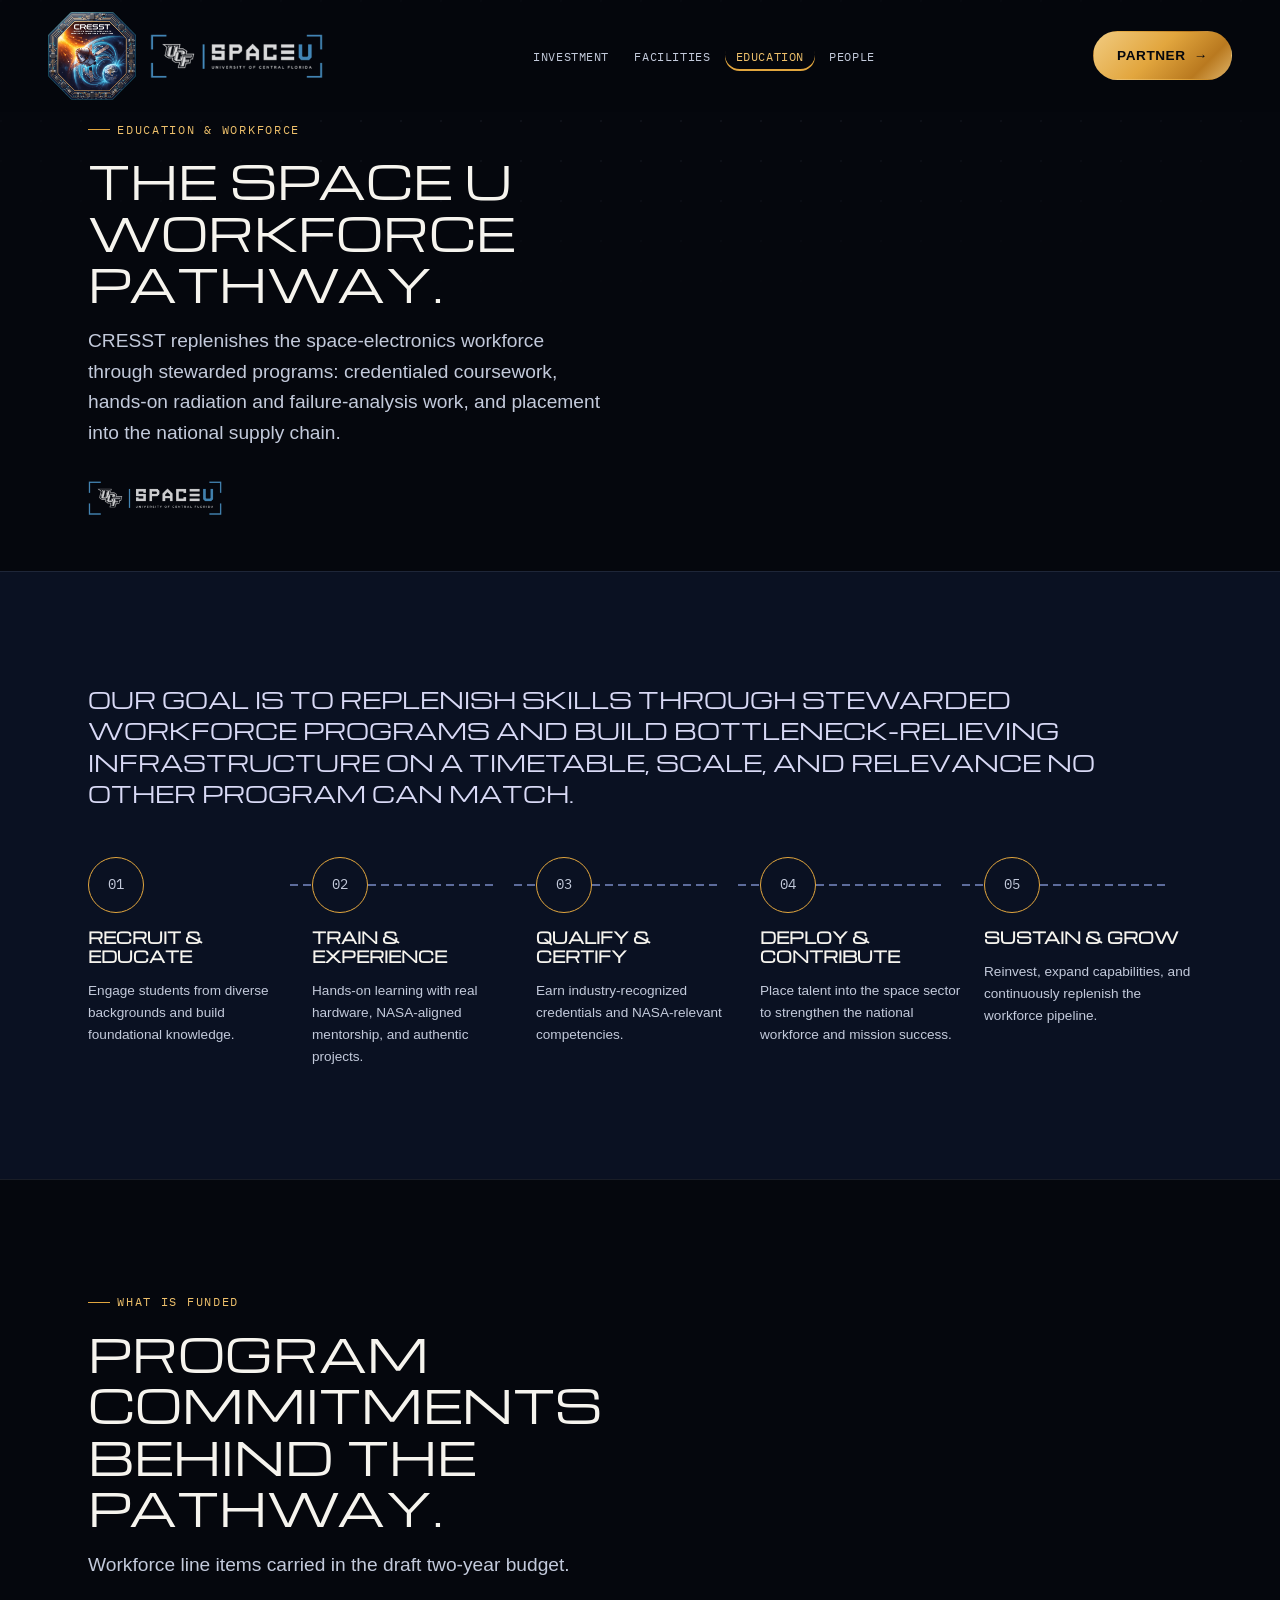
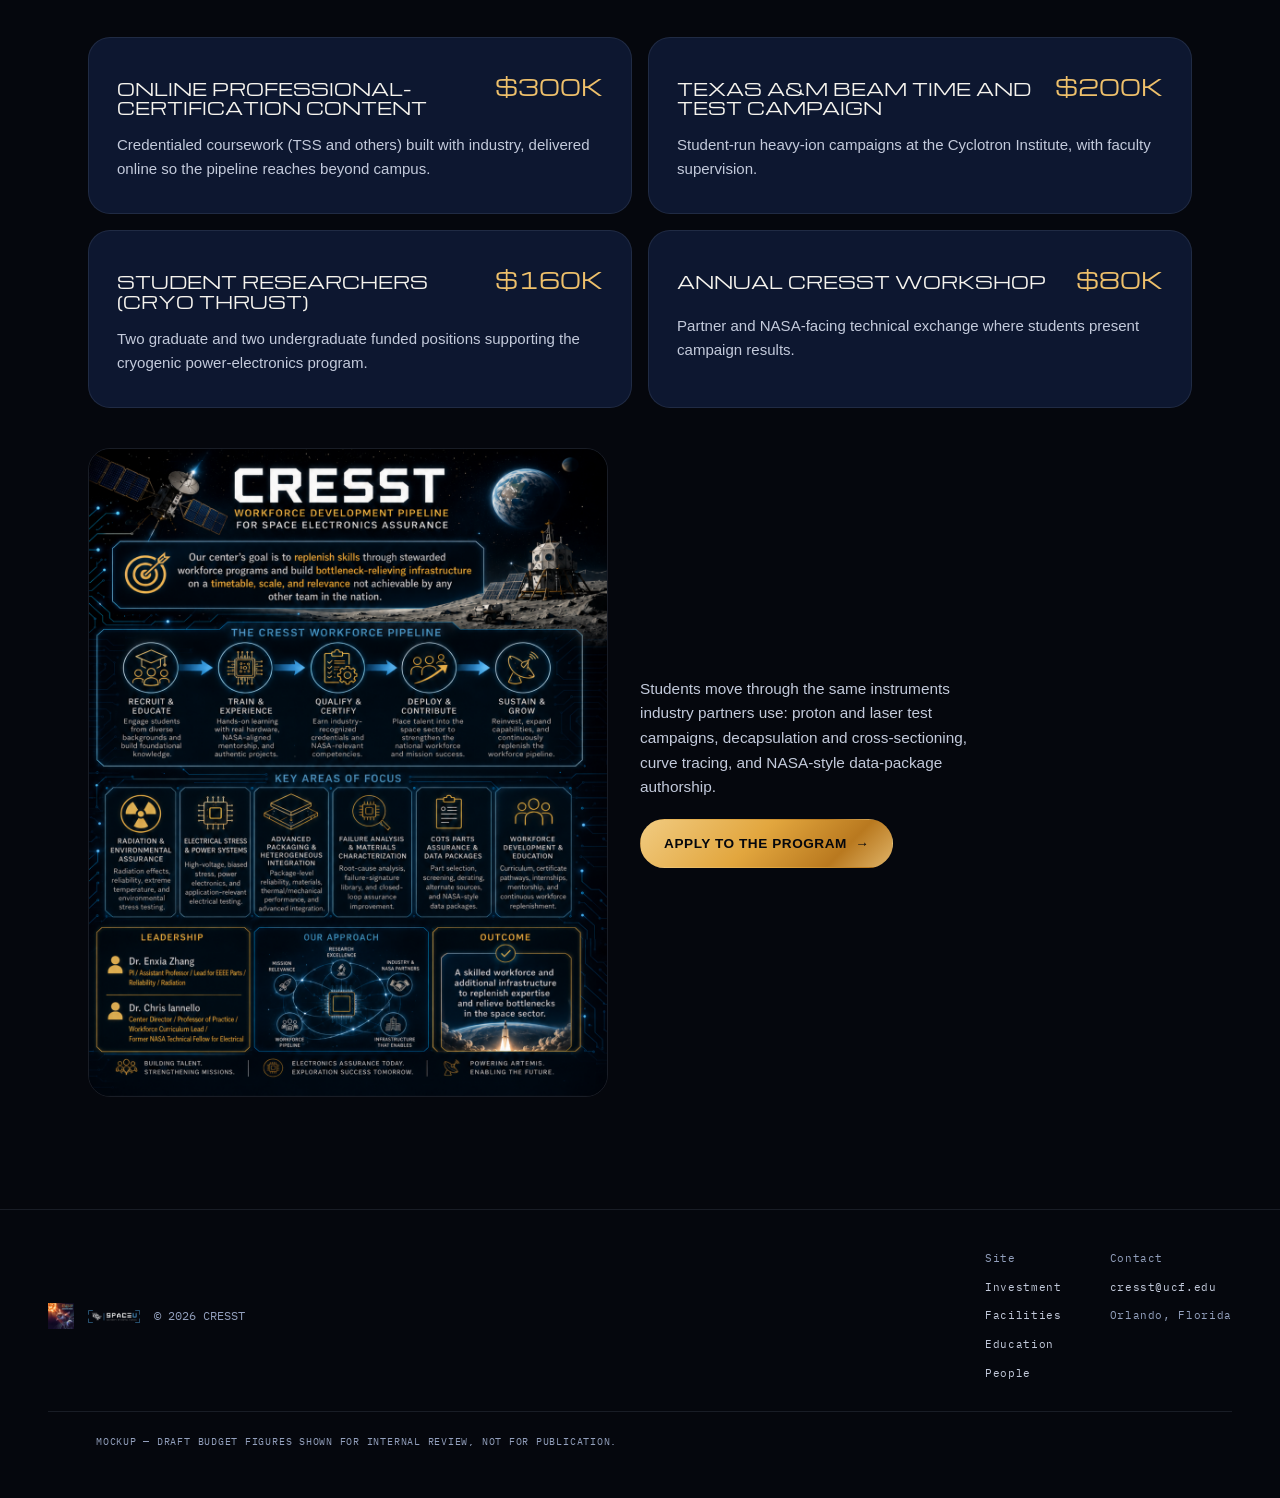
==== education.html @ c6e3acf9 "Ship Rev 2 site revision: core-launch budget, org chart, clean nav lockup Reworks the Investment pag" ====
<!DOCTYPE html>
<html lang="en">
<head>
<meta charset="UTF-8" />
<meta name="viewport" content="width=device-width, initial-scale=1.0" />
<title>Education &amp; Workforce — CRESST | UCF</title>
<meta name="description" content="The Space U workforce pathway — how CRESST recruits, trains, qualifies, and deploys the space-electronics workforce." />
<link rel="icon" href="assets/img/cresst-favicon.png" />
<link rel="preconnect" href="https://fonts.googleapis.com" />
<link rel="preconnect" href="https://fonts.gstatic.com" crossorigin />
<link href="https://fonts.googleapis.com/css2?family=Michroma&family=IBM+Plex+Mono:wght@400;500;600&display=swap" rel="stylesheet" />
<link href="https://api.fontshare.com/v2/css?f[]=eudoxus-sans@400,500,600,700&display=swap" rel="stylesheet" />
<link rel="stylesheet" href="css/style.css" />
</head>
<body>

<nav class="nav" id="nav">
  <a href="index.html" class="nav-brand">
    <img class="nav-patch-logo" src="assets/img/cresst-patch-2026.png" alt="CRESST mission patch logo" />
    <img class="nav-wordmark" src="assets/img/spaceu-wordmark.png" alt="Space U" />
  </a>
  <ul class="nav-links">
    <li><a href="investment.html">Investment</a></li>
    <li><a href="facilities.html">Facilities</a></li>
    <li><a href="education.html" class="active">Education</a></li>
    <li><a href="people.html">People</a></li>
  </ul>
  <a href="partner.html" class="btn btn-primary nav-cta">Partner <span class="btn-arrow">&rarr;</span></a>
  <button class="nav-toggle" id="navToggle" aria-label="Open menu" aria-expanded="false">
    <svg width="18" height="14" viewBox="0 0 18 14" fill="none" xmlns="http://www.w3.org/2000/svg">
      <path d="M0 1H18" stroke="currentColor" stroke-width="1.5"/>
      <path d="M0 7H18" stroke="currentColor" stroke-width="1.5"/>
      <path d="M0 13H18" stroke="currentColor" stroke-width="1.5"/>
    </svg>
  </button>
</nav>

<div class="mobile-menu" id="mobileMenu">
  <a href="investment.html">Investment</a>
  <a href="facilities.html">Facilities</a>
  <a href="education.html">Education</a>
  <a href="people.html">People</a>
  <a href="partner.html">Partner With CRESST</a>
</div>

<header class="page-header grid-bg">
  <div class="container">
    <div class="section-head reveal" style="margin-bottom:0;">
      <p class="eyebrow">Education &amp; Workforce</p>
      <h1 style="font-size:var(--text-display-lg,clamp(1.8rem,3.6vw,2.8rem));">The Space U workforce pathway.</h1>
      <p class="lede">CRESST replenishes the space-electronics workforce through stewarded programs: credentialed coursework, hands-on radiation and failure-analysis work, and placement into the national supply chain.</p>
    </div>
    <img src="assets/img/spaceu-wordmark.png" alt="Space U" style="height:34px;width:auto;align-self:flex-start;opacity:.8;mix-blend-mode:screen;" class="reveal" />
  </div>
</header>

<section class="section pipeline reveal" style="background:var(--navy-900);">
  <div class="container">
    <p class="pipeline-lede">Our goal is to replenish skills through stewarded workforce programs and build bottleneck-relieving infrastructure on a timetable, scale, and relevance no other program can match.</p>
    <div class="pipeline-track">
      <div class="pipeline-node">
        <span class="node-circle">01</span>
        <strong>Recruit &amp; Educate</strong>
        <span>Engage students from diverse backgrounds and build foundational knowledge.</span>
      </div>
      <div class="pipeline-node">
        <span class="node-circle">02</span>
        <strong>Train &amp; Experience</strong>
        <span>Hands-on learning with real hardware, NASA-aligned mentorship, and authentic projects.</span>
      </div>
      <div class="pipeline-node">
        <span class="node-circle">03</span>
        <strong>Qualify &amp; Certify</strong>
        <span>Earn industry-recognized credentials and NASA-relevant competencies.</span>
      </div>
      <div class="pipeline-node">
        <span class="node-circle">04</span>
        <strong>Deploy &amp; Contribute</strong>
        <span>Place talent into the space sector to strengthen the national workforce and mission success.</span>
      </div>
      <div class="pipeline-node">
        <span class="node-circle">05</span>
        <strong>Sustain &amp; Grow</strong>
        <span>Reinvest, expand capabilities, and continuously replenish the workforce pipeline.</span>
      </div>
    </div>
  </div>
</section>

<section class="section reveal">
  <div class="container">
    <div class="section-head">
      <p class="eyebrow">What Is Funded</p>
      <h2>Program commitments behind the pathway.</h2>
      <p class="lede">Workforce line items carried in the draft two-year budget.</p>
    </div>
    <div class="teaser-grid" style="display:grid;grid-template-columns:repeat(2,minmax(0,1fr));gap:1rem;">
      <div class="focus-card" style="justify-content:flex-start;">
        <div style="display:flex;justify-content:space-between;align-items:baseline;gap:1rem;">
          <h3 style="max-width:26ch;">Online professional-certification content</h3>
          <span style="font-family:var(--font-display);font-size:1.35rem;color:var(--gold-400);white-space:nowrap;">$300K</span>
        </div>
        <p>Credentialed coursework (TSS and others) built with industry, delivered online so the pipeline reaches beyond campus.</p>
      </div>
      <div class="focus-card" style="justify-content:flex-start;">
        <div style="display:flex;justify-content:space-between;align-items:baseline;gap:1rem;">
          <h3 style="max-width:26ch;">Texas A&amp;M beam time and test campaign</h3>
          <span style="font-family:var(--font-display);font-size:1.35rem;color:var(--gold-400);white-space:nowrap;">$200K</span>
        </div>
        <p>Student-run heavy-ion campaigns at the Cyclotron Institute, with faculty supervision.</p>
      </div>
      <div class="focus-card" style="justify-content:flex-start;">
        <div style="display:flex;justify-content:space-between;align-items:baseline;gap:1rem;">
          <h3 style="max-width:26ch;">Student researchers (cryo thrust)</h3>
          <span style="font-family:var(--font-display);font-size:1.35rem;color:var(--gold-400);white-space:nowrap;">$160K</span>
        </div>
        <p>Two graduate and two undergraduate funded positions supporting the cryogenic power-electronics program.</p>
      </div>
      <div class="focus-card" style="justify-content:flex-start;">
        <div style="display:flex;justify-content:space-between;align-items:baseline;gap:1rem;">
          <h3 style="max-width:26ch;">Annual CRESST workshop</h3>
          <span style="font-family:var(--font-display);font-size:1.35rem;color:var(--gold-400);white-space:nowrap;">$80K</span>
        </div>
        <p>Partner and NASA-facing technical exchange where students present campaign results.</p>
      </div>
    </div>
    <div style="margin-top:2.5rem;display:flex;gap:2rem;align-items:center;flex-wrap:wrap;">
      <img src="assets/img/mstar-workforce-infographic.png" alt="M-STAR workforce pipeline infographic" style="width:min(520px,100%);border-radius:var(--radius-card);border:1px solid var(--line-soft);" />
      <div style="display:flex;flex-direction:column;gap:1.2rem;max-width:38ch;">
        <p style="color:var(--paper-300);font-size:.96rem;">Students move through the same instruments industry partners use: proton and laser test campaigns, decapsulation and cross-sectioning, curve tracing, and NASA-style data-package authorship.</p>
        <div>
          <a href="mailto:cresst@ucf.edu" class="btn btn-primary">Apply To The Program <span class="btn-arrow">&rarr;</span></a>
        </div>
      </div>
    </div>
  </div>
</section>

<footer>
  <div class="footer-inner">
    <div class="footer-brand">
      <img class="footer-logo" src="assets/img/cresst-favicon.png" alt="CRESST logo" />
      <img class="footer-wordmark" src="assets/img/spaceu-wordmark.png" alt="Space U" />
      <span>&copy; 2026 CRESST</span>
    </div>
    <div class="footer-cols">
      <div class="footer-col">
        <span class="footer-col-label">Site</span>
        <a href="investment.html">Investment</a>
        <a href="facilities.html">Facilities</a>
        <a href="education.html">Education</a>
        <a href="people.html">People</a>
      </div>
      <div class="footer-col">
        <span class="footer-col-label">Contact</span>
        <a href="mailto:cresst@ucf.edu">cresst@ucf.edu</a>
        <span>Orlando, Florida</span>
      </div>
    </div>
  </div>
  <div class="footer-bottom">
    <p class="footer-disclaimer">MOCKUP — DRAFT BUDGET FIGURES SHOWN FOR INTERNAL REVIEW, NOT FOR PUBLICATION.</p>
  </div>
</footer>

<script src="js/script.js"></script>
</body>
</html>
---- css/style.css ----
/* ===========================================================
   CRESST — Center for Reliability Evaluation of Space and
   Semiconductor Technologies. UCF / Space U.
   Visual language inspired by ETH Zurich | Space (space.ethz.ch):
   soft pill geometry, atmospheric gradients, Michroma + Eudoxus Sans.
   =========================================================== */

:root {
  --navy-950: #05070d;
  --navy-900: #0a1122;
  --navy-850: #0d1730;
  --navy-800: #101c38;
  --navy-700: #172b4d;
  --navy-600: #223e6b;

  --gold-500: #e2a63e;
  --gold-400: #eec06b;
  --gold-300: #f4d38f;

  --sky-200: #c2ddff;
  --sky-300: #bfe1fa;
  --indigo-400: #5d6c9c;
  --indigo-500: #5b6eab;
  --periwinkle: #d9daf6;

  --paper-050: #f6f4ee;
  --paper-100: #e9ebf1;
  --paper-300: #c3cadb;
  --paper-400: #93a0bd;
  --paper-600: #5f6c8a;

  --line: rgba(226, 166, 62, 0.16);
  --line-soft: rgba(147, 160, 189, 0.14);
  --glass: rgba(255, 255, 255, 0.04);

  --font-display: "Michroma", "Arial Narrow", sans-serif;
  --font-body: "Eudoxus Sans", "IBM Plex Sans", "Segoe UI", sans-serif;
  --font-mono: "IBM Plex Mono", "Consolas", monospace;

  --radius-pill: 100px;
  --radius-card: 22px;

  --container: 1200px;
  --gutter: clamp(1.25rem, 4vw, 3rem);
}

*,
*::before,
*::after {
  box-sizing: border-box;
}

html {
  scroll-behavior: smooth;
}

@media (prefers-reduced-motion: reduce) {
  html {
    scroll-behavior: auto;
  }
  *,
  *::before,
  *::after {
    animation-duration: 0.001ms !important;
    animation-iteration-count: 1 !important;
    transition-duration: 0.001ms !important;
    scroll-behavior: auto !important;
  }
}

body {
  margin: 0;
  background: var(--navy-950);
  color: var(--paper-100);
  font-family: var(--font-body);
  font-size: 16px;
  line-height: 1.6;
  -webkit-font-smoothing: antialiased;
  overflow-x: hidden;
}

img {
  max-width: 100%;
  display: block;
}

a {
  color: inherit;
}

:focus-visible {
  outline: 2px solid var(--sky-200);
  outline-offset: 3px;
}

.container {
  max-width: var(--container);
  margin: 0 auto;
  padding-inline: var(--gutter);
}

.grid-bg {
  position: relative;
}
.grid-bg::before {
  content: "";
  position: absolute;
  inset: 0;
  background-image: radial-gradient(circle at 1px 1px, var(--line-soft) 1px, transparent 1px);
  background-size: 40px 40px;
  mask-image: radial-gradient(ellipse 80% 60% at 50% 0%, black 40%, transparent 90%);
  pointer-events: none;
  opacity: 0.5;
}

.eyebrow {
  font-family: var(--font-mono);
  font-size: 0.76rem;
  letter-spacing: 0.14em;
  text-transform: uppercase;
  color: var(--gold-400);
  display: inline-flex;
  align-items: center;
  gap: 0.6em;
}
.eyebrow::before {
  content: "";
  width: 22px;
  height: 1px;
  background: var(--gold-500);
  display: inline-block;
}

h1,
h2,
h3 {
  font-family: var(--font-display);
  font-weight: 500;
  line-height: 1.15;
  margin: 0;
  color: var(--paper-050);
  text-transform: uppercase;
}

h2 {
  font-size: clamp(1.8rem, 3.6vw, 2.8rem);
}

h3 {
  font-size: clamp(1.05rem, 1.6vw, 1.3rem);
}

p {
  margin: 0;
}

.lede {
  font-size: clamp(1.05rem, 1.6vw, 1.2rem);
  color: var(--paper-300);
  max-width: 48ch;
}

.section {
  padding-block: clamp(4rem, 9vw, 7rem);
  border-top: 1px solid var(--line-soft);
  position: relative;
}

.section-head {
  display: flex;
  flex-direction: column;
  gap: 1rem;
  margin-bottom: clamp(2.5rem, 5vw, 3.5rem);
  max-width: 64ch;
}

/* ---------- buttons: soft pill geometry ---------- */
.btn {
  font-family: var(--font-body);
  font-weight: 500;
  font-size: 0.85rem;
  letter-spacing: 0.04em;
  text-transform: uppercase;
  text-decoration: none;
  display: inline-flex;
  align-items: center;
  gap: 0.6em;
  padding: 0.95em 1.7em;
  border-radius: var(--radius-pill);
  border: 1px solid transparent;
  transition: transform 0.15s ease, filter 0.2s ease, border-color 0.2s ease, color 0.2s ease;
  cursor: pointer;
}
.btn:hover {
  transform: translateY(-1px);
  filter: brightness(1.08);
}
.btn-primary {
  background: linear-gradient(135deg, var(--gold-300) -10%, var(--gold-500) 45%, #b9791f 78%, var(--gold-300) 112%);
  color: var(--navy-950);
  font-weight: 600;
}
.btn-ghost {
  border-color: var(--paper-400);
  color: var(--paper-100);
}
.btn-ghost:hover {
  border-color: var(--sky-200);
  color: var(--sky-200);
}
.btn-arrow {
  transition: transform 0.15s ease;
}
.btn:hover .btn-arrow {
  transform: translateX(3px);
}

/* ---------- nav ---------- */
.nav {
  position: fixed;
  inset-inline: 0;
  top: 0;
  z-index: 100;
  padding: 0.5rem var(--gutter);
  min-height: 112px;
  display: flex;
  flex-wrap: wrap;
  align-items: center;
  justify-content: space-between;
  background: rgba(5, 7, 13, 0.5);
  backdrop-filter: blur(12px);
  border-bottom: 1px solid transparent;
  transition: border-color 0.3s ease, background 0.3s ease;
}
.nav.is-scrolled {
  border-bottom-color: var(--line-soft);
  background: rgba(5, 7, 13, 0.86);
}
.nav-brand {
  display: flex;
  align-items: center;
  gap: 0.85rem;
  text-decoration: none;
}
.nav-brand img.nav-patch-logo {
  height: 88px;
  width: auto;
}
.nav-brand img.nav-wordmark {
  height: 44px;
  width: auto;
  opacity: 0.85;
  mix-blend-mode: screen;
}
.nav-links {
  display: flex;
  align-items: center;
  gap: 0.25rem;
  min-width: 0;
  flex-wrap: wrap;
  list-style: none;
  margin: 0;
  padding: 0;
}
.nav-links a {
  font-family: var(--font-mono);
  font-size: 0.74rem;
  letter-spacing: 0.05em;
  text-transform: uppercase;
  text-decoration: none;
  color: var(--paper-300);
  padding: 0.6em 0.9em;
  border-radius: var(--radius-pill);
  transition: color 0.2s ease, background 0.2s ease;
}
.nav-links a:hover {
  color: var(--paper-050);
  background: var(--glass);
}
.nav-links a.active {
  color: var(--gold-400);
  box-shadow: inset 0 -2px 0 var(--gold-500);
}
.nav-links a.active:hover {
  background: transparent;
}
.nav-cta {
  display: inline-flex;
  margin-left: 0.5rem;
}
.nav-toggle {
  display: none;
  background: none;
  border: 1px solid var(--paper-400);
  color: var(--paper-100);
  width: 44px;
  height: 44px;
  border-radius: var(--radius-pill);
  align-items: center;
  justify-content: center;
}

/* ---------- hero ---------- */
.hero {
  position: relative;
  min-height: 100vh;
  display: flex;
  align-items: flex-end;
  padding-top: 6rem;
  overflow: hidden;
}
.hero-media {
  position: absolute;
  inset: 0;
  z-index: 0;
}
.hero-media img,
.hero-media video {
  position: absolute;
  inset: 0;
  width: 100%;
  height: 100%;
  object-fit: cover;
  object-position: 68% 38%;
}
.hero-media img.hero-media-fallback {
  opacity: 0.85;
}
.hero-media video.hero-media-video {
  opacity: 0;
}
.hero-media::after {
  content: "";
  position: absolute;
  inset: 0;
  background: linear-gradient(180deg, rgba(5, 7, 13, 0.72) 0%, rgba(5, 7, 13, 0.35) 40%, rgba(5, 7, 13, 0.95) 100%),
    linear-gradient(90deg, rgba(5, 7, 13, 0.92) 0%, rgba(5, 7, 13, 0.25) 65%, transparent 100%);
}
.hero-inner {
  position: relative;
  z-index: 1;
  width: 100%;
  padding-bottom: clamp(2.5rem, 5vw, 4.5rem);
}
.hero-eyebrow {
  margin-bottom: 1.4rem;
}
.hero-kicker {
  font-family: var(--font-body);
  color: var(--paper-050);
  font-size: clamp(1.25rem, 2.4vw, 1.7rem);
  margin-bottom: 1rem;
}
.hero h1 {
  font-size: clamp(1.8rem, 4.6vw, 3.5rem);
  max-width: 18ch;
  line-height: 1.1;
}
.hero-sub {
  margin-top: 1.6rem;
  max-width: 54ch;
  font-size: clamp(1.05rem, 1.7vw, 1.25rem);
  color: var(--paper-300);
}
.hero-actions {
  display: flex;
  flex-wrap: wrap;
  gap: 1rem;
  margin-top: 2.4rem;
}

.hero-placard {
  margin-top: clamp(2.5rem, 6vw, 4rem);
  border-top: 1px solid var(--line);
  padding-top: 1.4rem;
  display: grid;
  grid-template-columns: repeat(2, 1fr);
  max-width: 32rem;
  gap: clamp(1.5rem, 4vw, 3.5rem);
}
.placard-item dt {
  font-family: var(--font-mono);
  font-size: 0.68rem;
  letter-spacing: 0.1em;
  text-transform: uppercase;
  color: var(--paper-400);
  margin-bottom: 0.4em;
}
.placard-item dd {
  margin: 0;
  font-family: var(--font-mono);
  font-size: 0.9rem;
  color: var(--gold-300);
  letter-spacing: 0.02em;
}

/* ---------- mission ---------- */
.mission {
  background: var(--navy-900);
}
.mission-grid {
  display: grid;
  grid-template-columns: 1.1fr 1fr;
  gap: clamp(2.5rem, 6vw, 5rem);
  align-items: start;
}
.mission-statement {
  font-family: var(--font-display);
  font-size: clamp(1.4rem, 2.6vw, 2.1rem);
  text-transform: uppercase;
  line-height: 1.25;
  color: var(--paper-050);
  font-weight: 500;
}
.mission-copy {
  display: flex;
  flex-direction: column;
  gap: 1.3rem;
  color: var(--paper-300);
  font-size: 1.02rem;
}
.mission-copy strong {
  color: var(--paper-100);
}
.pillars {
  margin-top: 2rem;
  display: flex;
  flex-wrap: wrap;
  gap: 0.75rem;
}
.pillar-chip {
  font-family: var(--font-mono);
  font-size: 0.74rem;
  letter-spacing: 0.05em;
  text-transform: uppercase;
  color: var(--sky-200);
  border: 1px solid rgba(194, 221, 255, 0.25);
  padding: 0.55em 1em;
  border-radius: var(--radius-pill);
}

/* ---------- focus area cards ---------- */
.focus-grid {
  display: grid;
  grid-template-columns: repeat(3, 1fr);
  gap: 1.25rem;
}
.focus-card {
  background: var(--navy-850);
  border: 1px solid var(--line-soft);
  border-radius: var(--radius-card);
  padding: 2rem 1.75rem;
  display: flex;
  flex-direction: column;
  gap: 1rem;
  transition: border-color 0.2s ease, transform 0.2s ease;
}
.focus-card:hover {
  border-color: rgba(226, 166, 62, 0.35);
  transform: translateY(-2px);
}
.focus-index {
  font-family: var(--font-mono);
  font-size: 0.72rem;
  letter-spacing: 0.08em;
  color: var(--paper-400);
}
.focus-card h3 {
  font-size: 1.05rem;
}
.focus-card p {
  color: var(--paper-300);
  font-size: 0.94rem;
  flex: 1;
}

/* ---------- workforce pipeline (signature element) ---------- */
.pipeline {
  background: var(--navy-950);
}
.pipeline-lede {
  font-family: var(--font-display);
  font-size: clamp(1.1rem, 2vw, 1.4rem);
  text-transform: uppercase;
  color: var(--periwinkle);
  line-height: 1.4;
  max-width: 60ch;
  margin-bottom: 3rem;
}
.pipeline-track {
  display: grid;
  grid-template-columns: repeat(5, 1fr);
  gap: 1rem;
  align-items: start;
}
.pipeline-node {
  display: flex;
  flex-direction: column;
  align-items: flex-start;
  gap: 0.9rem;
  position: relative;
}
.pipeline-node:not(:last-child)::after {
  content: "";
  position: absolute;
  top: 27px;
  left: calc(100% - 0.4rem);
  width: calc(100% - 0.2rem);
  height: 2px;
  background: repeating-linear-gradient(90deg, var(--indigo-400) 0 8px, transparent 8px 13px);
}
.node-circle {
  width: 56px;
  height: 56px;
  border-radius: 50%;
  border: 1.5px solid var(--gold-500);
  display: flex;
  align-items: center;
  justify-content: center;
  font-family: var(--font-mono);
  font-size: 0.85rem;
  color: var(--gold-300);
  background: var(--navy-900);
  flex-shrink: 0;
}
.pipeline-node strong {
  font-family: var(--font-display);
  font-size: 0.92rem;
  text-transform: uppercase;
  color: var(--paper-050);
  line-height: 1.3;
}
.pipeline-node span {
  font-size: 0.85rem;
  color: var(--paper-300);
}

/* ---------- NASA alignment / ecosystem ---------- */
.ecosystem {
  background: var(--navy-900);
}
.eco-grid {
  display: grid;
  grid-template-columns: 1fr 1fr;
  gap: clamp(2.5rem, 6vw, 5rem);
  align-items: center;
}
.eco-media {
  position: relative;
  border-radius: var(--radius-card);
  overflow: hidden;
  border: 1px solid var(--line);
}
.eco-media img {
  width: 100%;
  height: auto;
  aspect-ratio: 16 / 10;
  object-fit: cover;
}
.eco-media figcaption {
  font-family: var(--font-mono);
  font-size: 0.7rem;
  color: var(--paper-400);
  letter-spacing: 0.04em;
  padding: 0.9rem 1rem;
  background: var(--navy-850);
}
.eco-copy {
  display: flex;
  flex-direction: column;
  gap: 1.6rem;
}
.eco-list {
  list-style: none;
  margin: 0;
  padding: 0;
  display: flex;
  flex-direction: column;
  gap: 1.1rem;
}
.eco-list li {
  padding-left: 1.6rem;
  position: relative;
  color: var(--paper-300);
  font-size: 0.98rem;
}
.eco-list li::before {
  content: "";
  position: absolute;
  left: 0;
  top: 0.5em;
  width: 8px;
  height: 8px;
  border-radius: 50%;
  background: var(--gold-500);
}
.eco-list strong {
  color: var(--paper-100);
}

/* ---------- partners ---------- */
.partners-grid {
  display: grid;
  grid-template-columns: repeat(4, 1fr);
  gap: 1rem;
}
.partner-tile {
  background: var(--glass);
  border: 1px solid var(--line-soft);
  border-radius: var(--radius-card);
  padding: 1.5rem;
}
.partner-tile::after {
  content: "";
  display: table;
  clear: both;
}
.partner-logo {
  float: right;
  height: 44px;
  display: flex;
  align-items: center;
  margin-left: 1rem;
  margin-bottom: 0.6rem;
}
.partner-logo.lg {
  height: 66px;
}
.partner-logo img {
  max-height: 100%;
  max-width: 190px;
  width: auto;
  object-fit: contain;
}
.partner-tag {
  font-family: var(--font-mono);
  font-size: 0.65rem;
  letter-spacing: 0.08em;
  text-transform: uppercase;
  color: var(--sky-200);
  display: block;
  margin-bottom: 0.5rem;
}
.partner-tile h3 {
  font-size: 0.95rem;
  text-transform: none;
  font-family: var(--font-body);
  font-weight: 700;
  color: var(--paper-050);
  margin-bottom: 0.5rem;
}
.partner-tile p {
  font-size: 0.86rem;
  color: var(--paper-300);
}

/* ---------- impact stats ---------- */
.impact {
  background: var(--navy-900);
}
.stat-grid {
  display: grid;
  grid-template-columns: repeat(4, 1fr);
  gap: 1.5rem;
}
.stat {
  border-left: 1px solid var(--line);
  padding-left: 1.4rem;
}
.stat-value {
  font-family: var(--font-display);
  font-size: clamp(2.2rem, 4.4vw, 3.4rem);
  color: var(--periwinkle);
  line-height: 1;
}
.stat-label {
  margin-top: 0.6rem;
  font-family: var(--font-mono);
  font-size: 0.8rem;
  color: var(--paper-400);
  max-width: 24ch;
}

/* ---------- leadership ---------- */
.leadership {
  background: var(--navy-950);
}
.lead-grid {
  display: grid;
  grid-template-columns: repeat(3, 1fr);
  gap: clamp(1.25rem, 3vw, 2rem);
}
.lead-card {
  border: 1px solid var(--line-soft);
  border-radius: var(--radius-card);
  padding: 1.75rem;
  background: var(--navy-850);
  display: flex;
  flex-direction: column;
  gap: 1rem;
}
.lead-photo {
  width: 100%;
  aspect-ratio: 4 / 5;
  border-radius: calc(var(--radius-card) - 6px);
  overflow: hidden;
  background: linear-gradient(135deg, var(--indigo-500), var(--navy-700));
  display: flex;
  align-items: center;
  justify-content: center;
}
.lead-photo img {
  width: 100%;
  height: 100%;
  object-fit: cover;
  object-position: top center;
}
.lead-role {
  font-family: var(--font-mono);
  font-size: 0.72rem;
  letter-spacing: 0.06em;
  text-transform: uppercase;
  color: var(--sky-200);
}
.lead-name {
  font-family: var(--font-display);
  font-size: 1.3rem;
  text-transform: uppercase;
  color: var(--paper-050);
}
.lead-card p.lead-bio {
  color: var(--paper-300);
  font-size: 0.92rem;
}

/* ---------- CTA / footer ---------- */
.cta {
  background: var(--navy-950);
  text-align: left;
}
.cta-inner {
  display: flex;
  justify-content: space-between;
  align-items: flex-end;
  gap: 2rem;
  flex-wrap: wrap;
  border: 1px solid var(--line);
  border-radius: var(--radius-card);
  padding: clamp(2rem, 5vw, 3.5rem);
}
.cta h2 {
  max-width: 16ch;
}
.cta-actions {
  display: flex;
  gap: 1rem;
  flex-wrap: wrap;
}

.logo-showcase {
  background: var(--navy-950);
}
.logo-showcase-stack {
  display: flex;
  flex-direction: column;
  align-items: center;
  gap: clamp(4rem, 14vw, 9rem);
  padding-block: clamp(2rem, 6vw, 4rem);
}
.logo-showcase-stack img {
  width: 25vw;
  min-width: 180px;
  max-width: 440px;
  height: auto;
}
/* These two source files have no higher-resolution original available
   (400x400 and 244x62 native) — cap width at native size so they shrink
   on narrow viewports like the rest of the stack but are never upscaled
   past their real resolution, which is what caused the blur. */
.logo-showcase-stack img.showcase-cap-400 {
  width: min(25vw, 400px);
}
.logo-showcase-stack img.showcase-cap-244 {
  width: min(25vw, 244px);
}

footer {
  border-top: 1px solid var(--line-soft);
  padding: 2.5rem var(--gutter) 3rem;
}
.footer-inner {
  max-width: var(--container);
  margin: 0 auto;
  display: flex;
  justify-content: space-between;
  align-items: center;
  flex-wrap: wrap;
  gap: 1.5rem;
}
.footer-brand {
  display: flex;
  align-items: center;
  gap: 0.9rem;
}
.footer-brand img.footer-logo {
  height: 26px;
}
.footer-brand img.footer-wordmark {
  height: 13px;
  opacity: 0.85;
}
.footer-brand span {
  font-family: var(--font-mono);
  font-size: 0.78rem;
  color: var(--paper-400);
}
.footer-institutions {
  font-family: var(--font-mono);
  font-size: 0.76rem;
  color: var(--paper-400);
  letter-spacing: 0.04em;
}
.footer-cols {
  display: flex;
  gap: 3rem;
  flex-wrap: wrap;
}
.footer-col {
  display: flex;
  flex-direction: column;
  gap: 0.7rem;
}
.footer-col-label {
  font-family: var(--font-mono);
  font-size: 0.6rem;
  letter-spacing: 0.14em;
  color: var(--gold-500);
}
.footer-col a,
.footer-col span {
  font-family: var(--font-mono);
  font-size: 0.68rem;
  letter-spacing: 0.06em;
  color: var(--paper-300);
  text-decoration: none;
}
.footer-col span {
  color: var(--paper-400);
}
.footer-bottom {
  max-width: var(--container);
  margin: 1.8rem auto 0;
  padding: 1.4rem var(--gutter) 0;
  border-top: 1px solid var(--line-soft);
}
.footer-disclaimer {
  font-family: var(--font-mono);
  font-size: 0.6rem;
  letter-spacing: 0.08em;
  color: var(--paper-400);
}

/* ---------- reveal-on-scroll ---------- */
.reveal {
  opacity: 0;
  transform: translateY(18px);
  transition: opacity 0.7s ease, transform 0.7s ease;
}
.reveal.is-visible {
  opacity: 1;
  transform: translateY(0);
}

/* ---------- responsive ---------- */
@media (max-width: 1150px) {
  .nav {
    min-height: 132px;
  }
  .nav-brand {
    order: 1;
  }
  .nav-cta {
    order: 2;
    margin-left: auto;
  }
  .nav-links {
    order: 3;
    flex: 1 1 100%;
    justify-content: center;
    margin-top: 0.5rem;
  }
  .nav-brand img.nav-patch-logo {
    height: 64px;
  }
  .nav-brand img.nav-wordmark {
    height: 30px;
  }
}

@media (max-width: 980px) {
  .nav-links {
    display: none;
  }
  .nav-cta {
    display: none;
  }
  .nav-toggle {
    display: inline-flex;
  }
  .nav-brand {
    gap: 0.5rem;
  }
  .nav-brand img.nav-patch-logo {
    height: 40px;
  }
  .nav-brand img.nav-wordmark {
    height: 20px;
  }
  .mission-grid,
  .eco-grid {
    grid-template-columns: 1fr;
  }
  .focus-grid {
    grid-template-columns: repeat(2, 1fr);
  }
  .pipeline-track {
    grid-template-columns: repeat(2, 1fr);
    row-gap: 2.5rem;
  }
  .pipeline-node::after {
    display: none;
  }
  .partners-grid {
    grid-template-columns: repeat(2, 1fr);
  }
  .stat-grid {
    grid-template-columns: repeat(2, 1fr);
    row-gap: 2rem;
  }
  .lead-grid {
    grid-template-columns: 1fr;
  }
  .hero-placard {
    grid-template-columns: repeat(2, auto);
    row-gap: 1.5rem;
  }
}

@media (max-width: 560px) {
  .focus-grid,
  .partners-grid {
    grid-template-columns: 1fr;
  }
  .cta-inner {
    align-items: flex-start;
  }
}

@media (max-height: 760px) and (min-width: 981px) {
  .hero {
    padding-top: 4.5rem;
  }
  .hero h1 {
    font-size: clamp(1.6rem, 3.8vw, 2.7rem);
  }
  .hero-sub {
    margin-top: 1rem;
  }
  .hero-actions {
    margin-top: 1.6rem;
  }
  .hero-placard {
    margin-top: 1.6rem;
    padding-top: 1rem;
  }
}

/* ---------- mobile menu ---------- */
.mobile-menu {
  position: fixed;
  inset: 0;
  z-index: 99;
  background: var(--navy-950);
  display: flex;
  flex-direction: column;
  justify-content: center;
  align-items: flex-start;
  gap: 2rem;
  padding: var(--gutter);
  transform: translateY(-100%);
  transition: transform 0.35s ease;
}
.mobile-menu.is-open {
  transform: translateY(0);
}
.mobile-menu a {
  font-family: var(--font-display);
  font-size: 1.9rem;
  text-transform: uppercase;
  text-decoration: none;
  color: var(--paper-100);
}

/* ===========================================================
   Site revision additions — Facilities, Education, Partner,
   People, Investment screens. Reuses tokens/classes above.
   =========================================================== */

@keyframes sweep {
  0% {
    transform: translateY(-100%);
  }
  100% {
    transform: translateY(1200%);
  }
}
@keyframes pulseDot {
  0%,
  100% {
    opacity: 0.35;
  }
  50% {
    opacity: 1;
  }
}

/* ---------- sub-page header ---------- */
.page-header {
  padding: clamp(7.5rem, 9vw, 9rem) 0 clamp(2.5rem, 5vw, 3.5rem);
}
.page-header .container {
  display: flex;
  flex-direction: column;
  gap: 2rem;
}

/* ---------- placard strip (reusable) ---------- */
.placard-strip {
  display: flex;
  flex-wrap: wrap;
  gap: 1.5rem 2.5rem;
  border-top: 1px solid var(--line);
  padding-top: 1.4rem;
}

/* ---------- generic bordered data table ---------- */
.data-table {
  border: 1px solid var(--line-soft);
  border-radius: var(--radius-card);
  overflow: hidden;
}
.data-table-head,
.data-table-row {
  display: grid;
  gap: 1rem;
  align-items: center;
}
.data-table-head {
  padding: 0.9rem 1.4rem;
  background: var(--navy-850);
  border-bottom: 1px solid var(--line-soft);
  font-family: var(--font-mono);
  font-size: 0.62rem;
  letter-spacing: 0.11em;
  text-transform: uppercase;
  color: var(--paper-400);
}
.data-table-row {
  padding: 1.1rem 1.4rem;
  border-bottom: 1px solid rgba(147, 160, 189, 0.08);
  text-decoration: none;
  color: inherit;
}
.data-table-row:last-child {
  border-bottom: none;
}
a.data-table-row {
  cursor: pointer;
}
.data-table .cap {
  font-size: 0.92rem;
  color: var(--paper-050);
  font-weight: 500;
}
.data-table .purpose {
  font-size: 0.86rem;
  color: var(--paper-300);
}
.data-table .num {
  font-family: var(--font-mono);
  font-size: 0.82rem;
  color: var(--gold-300);
  text-align: right;
}
.data-table .yr {
  font-family: var(--font-mono);
  font-size: 0.7rem;
  letter-spacing: 0.08em;
  color: var(--sky-200);
  text-align: right;
}
.data-table .dec {
  font-family: var(--font-mono);
  font-size: 0.68rem;
  letter-spacing: 0.06em;
  text-transform: uppercase;
  color: var(--sky-200);
}
.cols-facility {
  grid-template-columns: 2.1fr 3fr 0.9fr 0.9fr;
}
.cols-borrow {
  grid-template-columns: 1.1fr 150px 2.4fr;
}
.total-row {
  background: rgba(226, 166, 62, 0.06);
}

/* ---------- facility blocks ---------- */
.facility-block {
  padding-block: clamp(3rem, 6vw, 4.5rem);
  border-top: 1px solid var(--line-soft);
}
.facility-block.alt {
  background: var(--navy-900);
}
.facility-head {
  display: flex;
  justify-content: space-between;
  align-items: flex-start;
  gap: 2rem;
  flex-wrap: wrap;
  margin-bottom: 2rem;
}
.facility-copy {
  display: flex;
  flex-direction: column;
  gap: 0.9rem;
  max-width: 60ch;
}
.facility-code {
  font-family: var(--font-mono);
  font-size: 0.66rem;
  letter-spacing: 0.12em;
  color: var(--gold-500);
}
.facility-figure {
  text-align: right;
  min-width: 180px;
}
.facility-figure .amt {
  font-family: var(--font-display);
  font-size: 2rem;
  color: var(--periwinkle);
  line-height: 1;
}
.facility-figure .split {
  font-family: var(--font-mono);
  font-size: 0.64rem;
  letter-spacing: 0.1em;
  text-transform: uppercase;
  color: var(--paper-400);
  margin-top: 0.5rem;
}

/* ---------- closed-loop pathway (no connector variant) ---------- */
.pathway-track {
  display: grid;
  grid-template-columns: repeat(auto-fit, minmax(230px, 1fr));
  gap: 2rem 1rem;
  overflow: hidden;
}
.pathway-track .pipeline-node::after {
  display: none;
}
.pathway-note {
  font-family: var(--font-mono);
  font-size: 0.66rem;
  letter-spacing: 0.1em;
  text-transform: uppercase;
  color: var(--gold-500);
  margin-top: 2rem;
}

/* ---------- buy / borrow layout ---------- */
.buy-layout {
  display: grid;
  grid-template-columns: 1fr 1.4fr;
  gap: clamp(2rem, 5vw, 4rem);
  align-items: start;
}
.buy-sticky {
  position: sticky;
  top: 140px;
  display: flex;
  flex-direction: column;
  gap: 1.2rem;
}
.buy-grid {
  display: grid;
  grid-template-columns: repeat(2, minmax(0, 1fr));
  gap: 0.6rem;
}
.buy-chip {
  display: flex;
  gap: 0.9rem;
  align-items: baseline;
  padding: 1rem 1.2rem;
  border: 1px solid var(--line-soft);
  border-radius: 14px;
  background: var(--navy-850);
}
.buy-chip .dot {
  width: 5px;
  height: 5px;
  border-radius: 50%;
  background: var(--gold-500);
  flex-shrink: 0;
}
.buy-chip span.label {
  font-size: 0.9rem;
  color: var(--paper-050);
}

/* ---------- gold chip tone ---------- */
.chip-gold {
  font-family: var(--font-mono);
  font-size: 0.7rem;
  letter-spacing: 0.05em;
  text-transform: uppercase;
  color: var(--gold-300);
  border: 1px solid rgba(226, 166, 62, 0.4);
  background: rgba(226, 166, 62, 0.08);
  padding: 0.55em 1em;
  border-radius: var(--radius-pill);
  display: inline-flex;
  align-items: center;
}

/* ---------- MOU steps ---------- */
.mou-steps {
  display: flex;
  flex-direction: column;
  gap: 1rem;
  margin-top: 0.5rem;
}
.mou-step {
  display: grid;
  grid-template-columns: 56px 1fr;
  gap: 1.2rem;
  align-items: start;
  padding-bottom: 1rem;
  border-bottom: 1px solid rgba(147, 160, 189, 0.1);
}
.mou-step:last-child {
  border-bottom: none;
  padding-bottom: 0;
}
.node-circle.sm {
  width: 52px;
  height: 52px;
  font-size: 0.8rem;
}
.mou-step-body {
  display: flex;
  flex-direction: column;
  gap: 0.4rem;
}
.mou-step-title {
  font-family: var(--font-display);
  font-size: 0.9rem;
  text-transform: uppercase;
  color: var(--paper-050);
}
.mou-step-desc {
  font-size: 0.9rem;
  color: var(--paper-300);
}

/* ---------- inquiry form ---------- */
.inquiry-card {
  border: 1px solid var(--line);
  border-radius: var(--radius-card);
  background: var(--navy-850);
  padding: 1.9rem;
  display: flex;
  flex-direction: column;
  gap: 1.2rem;
  position: sticky;
  top: 140px;
}
.field {
  display: flex;
  flex-direction: column;
  gap: 0.45rem;
}
.field-label {
  font-family: var(--font-mono);
  font-size: 0.62rem;
  letter-spacing: 0.12em;
  text-transform: uppercase;
  color: var(--paper-400);
}
.field input {
  background: var(--navy-950);
  border: 1px solid var(--line-soft);
  border-radius: var(--radius-pill);
  padding: 0.75em 1.1em;
  color: var(--paper-050);
  font-family: var(--font-body);
  font-size: 0.9rem;
  outline: none;
  transition: border-color 0.2s ease;
  width: 100%;
}
.field input:focus {
  border-color: var(--gold-500);
}
.chip-row {
  display: flex;
  flex-wrap: wrap;
  gap: 0.5rem;
}
.chip-toggle {
  font-family: var(--font-mono);
  font-size: 0.66rem;
  letter-spacing: 0.06em;
  text-transform: uppercase;
  padding: 0.5em 0.95em;
  border-radius: var(--radius-pill);
  border: 1px solid rgba(194, 221, 255, 0.25);
  color: var(--sky-200);
  cursor: pointer;
  background: none;
  transition: border-color 0.2s ease, color 0.2s ease, background 0.2s ease;
}
.chip-toggle.is-selected {
  border-color: var(--gold-500);
  color: var(--gold-300);
  background: rgba(226, 166, 62, 0.08);
}
.field-note {
  font-family: var(--font-mono);
  font-size: 0.62rem;
  letter-spacing: 0.06em;
  color: var(--paper-400);
}
.btn-block {
  width: 100%;
  justify-content: center;
}

/* ---------- letters of support ---------- */
.support-grid {
  display: grid;
  grid-template-columns: repeat(auto-fit, minmax(250px, 1fr));
  gap: 1rem;
}
.support-tile {
  border: 1px solid var(--line-soft);
  border-radius: var(--radius-card);
  background: var(--glass);
  padding: 1.3rem;
  display: flex;
  flex-direction: column;
  gap: 1rem;
}
.support-logo {
  position: relative;
  width: 100%;
  height: 74px;
  border-radius: 14px;
  overflow: hidden;
  background: rgba(255, 255, 255, 0.03);
  display: flex;
  align-items: center;
  justify-content: center;
}
.support-logo img {
  max-height: 100%;
  max-width: 100%;
  object-fit: contain;
}
.support-logo .placeholder {
  font-family: var(--font-mono);
  font-size: 0.6rem;
  letter-spacing: 0.08em;
  text-transform: uppercase;
  color: var(--paper-600);
}
.support-tag {
  font-family: var(--font-mono);
  font-size: 0.6rem;
  letter-spacing: 0.1em;
  text-transform: uppercase;
  color: var(--sky-200);
}
.support-org {
  font-size: 0.9rem;
  line-height: 1.35;
  overflow-wrap: anywhere;
  font-family: var(--font-body);
  font-weight: 700;
  color: var(--paper-050);
}
.support-signer {
  font-size: 0.8rem;
  color: var(--paper-300);
  margin-top: auto;
}
.support-title {
  font-family: var(--font-mono);
  font-size: 0.62rem;
  letter-spacing: 0.05em;
  color: var(--paper-400);
}
.support-note {
  font-family: var(--font-mono);
  font-size: 0.62rem;
  letter-spacing: 0.08em;
  color: var(--paper-400);
  margin-top: 1.5rem;
}

/* ---------- people: filters + directory ---------- */
.filter-row {
  display: flex;
  flex-wrap: wrap;
  gap: 0.6rem;
  padding-bottom: 1.6rem;
  border-bottom: 1px solid var(--line-soft);
  margin-bottom: 2rem;
}
.filter-pill {
  cursor: pointer;
  display: inline-flex;
  align-items: center;
  gap: 0.6em;
  font-family: var(--font-mono);
  font-size: 0.68rem;
  letter-spacing: 0.08em;
  text-transform: uppercase;
  padding: 0.6em 1.1em;
  border-radius: var(--radius-pill);
  background: transparent;
  border: 1px solid var(--line-soft);
  color: var(--paper-300);
  transition: border-color 0.2s ease, color 0.2s ease, background 0.2s ease;
}
.filter-pill .count {
  color: var(--paper-400);
}
.filter-pill.is-active {
  background: rgba(226, 166, 62, 0.1);
  border-color: rgba(226, 166, 62, 0.45);
  color: var(--gold-300);
}
.filter-pill.is-active .count {
  color: var(--gold-500);
}
.directory-grid {
  display: grid;
  grid-template-columns: repeat(auto-fit, minmax(250px, 1fr));
  gap: 1rem;
}
.directory-card {
  border: 1px solid var(--line-soft);
  border-radius: var(--radius-card);
  background: var(--navy-850);
  padding: 1.1rem;
  display: flex;
  flex-direction: column;
  gap: 0.85rem;
}
.directory-card.is-hidden {
  display: none;
}
.directory-photo {
  width: 100%;
  aspect-ratio: 4 / 5;
  max-height: 230px;
  border-radius: 14px;
  object-fit: cover;
  object-position: 50% 18%;
  background: linear-gradient(135deg, var(--indigo-500), var(--navy-700));
  display: block;
}
.directory-photo-slot {
  width: 100%;
  aspect-ratio: 4 / 5;
  max-height: 230px;
  border-radius: 14px;
  background: rgba(255, 255, 255, 0.02);
  display: flex;
  align-items: center;
  justify-content: center;
}
.directory-photo-slot span {
  font-family: var(--font-mono);
  font-size: 0.6rem;
  letter-spacing: 0.08em;
  text-transform: uppercase;
  color: var(--paper-600);
}
.directory-open {
  width: 100%;
  aspect-ratio: 4 / 5;
  max-height: 230px;
  border-radius: 14px;
  border: 1px dashed rgba(226, 166, 62, 0.3);
  background: rgba(226, 166, 62, 0.04);
  display: flex;
  align-items: center;
  justify-content: center;
  text-align: center;
  padding: 1rem;
}
.directory-open span {
  font-family: var(--font-mono);
  font-size: 0.6rem;
  letter-spacing: 0.1em;
  text-transform: uppercase;
  color: var(--gold-400);
}
.directory-tag {
  font-family: var(--font-mono);
  font-size: 0.6rem;
  letter-spacing: 0.1em;
  text-transform: uppercase;
  color: var(--sky-200);
}
.directory-name {
  font-size: 0.9rem;
  line-height: 1.35;
  overflow-wrap: anywhere;
  font-family: var(--font-body);
  font-weight: 700;
  color: var(--paper-050);
}
.directory-title {
  font-size: 0.82rem;
  color: var(--paper-300);
}
.directory-org {
  font-family: var(--font-mono);
  font-size: 0.64rem;
  letter-spacing: 0.06em;
  color: var(--paper-400);
  margin-top: auto;
  overflow-wrap: anywhere;
}

/* ---------- home: program investment teaser ---------- */
.investment-teaser {
  background: var(--navy-900);
}
.investment-teaser-head {
  display: flex;
  justify-content: space-between;
  align-items: flex-end;
  gap: 2rem;
  flex-wrap: wrap;
  margin-bottom: 2.5rem;
}
.investment-teaser-figure {
  text-align: right;
}
.investment-teaser-figure .amt {
  font-family: var(--font-display);
  font-size: clamp(2.4rem, 5vw, 3.6rem);
  color: var(--gold-400);
  line-height: 1;
}
.investment-teaser-figure .cap {
  font-family: var(--font-mono);
  font-size: 0.68rem;
  letter-spacing: 0.1em;
  text-transform: uppercase;
  color: var(--paper-400);
  margin-top: 0.5rem;
}
.teaser-grid {
  display: grid;
  grid-template-columns: repeat(2, minmax(0, 1fr));
  gap: 1rem;
}
.teaser-card {
  display: flex;
  flex-direction: column;
  gap: 1rem;
  padding: 1.6rem;
  border: 1px solid var(--line-soft);
  border-radius: var(--radius-card);
  background: var(--navy-850);
  color: inherit;
  text-decoration: none;
  transition: border-color 0.2s ease, transform 0.2s ease;
}
.teaser-card:hover {
  border-color: rgba(226, 166, 62, 0.35);
  transform: translateY(-2px);
}
.teaser-card-top {
  display: flex;
  justify-content: space-between;
  align-items: baseline;
  gap: 1rem;
}
.teaser-card-code {
  font-family: var(--font-mono);
  font-size: 0.66rem;
  letter-spacing: 0.1em;
  color: var(--paper-400);
}
.teaser-card-years {
  font-family: var(--font-mono);
  font-size: 0.66rem;
  letter-spacing: 0.1em;
  color: var(--sky-200);
}
.teaser-card h3 {
  font-size: 1rem;
}
.teaser-card p {
  font-size: 0.9rem;
  color: var(--paper-300);
  flex: 1;
}
.teaser-bar {
  height: 3px;
  background: rgba(147, 160, 189, 0.14);
  border-radius: var(--radius-pill);
  overflow: hidden;
}
.teaser-bar span {
  display: block;
  height: 100%;
  background: linear-gradient(90deg, var(--gold-500), var(--gold-300));
}
.teaser-card-bottom {
  display: flex;
  justify-content: space-between;
  align-items: center;
}
.teaser-card-total {
  font-family: var(--font-display);
  font-size: 1.5rem;
  color: var(--periwinkle);
}
.teaser-card-open {
  font-family: var(--font-mono);
  font-size: 0.66rem;
  letter-spacing: 0.08em;
  color: var(--gold-400);
}
.teaser-footer {
  margin-top: 1.5rem;
  display: flex;
  gap: 1.5rem;
  align-items: center;
  flex-wrap: wrap;
}
.teaser-footer .doc-link {
  font-family: var(--font-mono);
  font-size: 0.7rem;
  letter-spacing: 0.08em;
  text-transform: uppercase;
  color: var(--paper-400);
}

/* ---------- investment page (cinematic) ---------- */
.budget-hero {
  position: relative;
  padding: clamp(7.5rem, 9vw, 9rem) 0 2.5rem;
  overflow: hidden;
}
.budget-hero-bg {
  position: absolute;
  top: 0;
  left: 0;
  right: 0;
  height: 820px;
  overflow: hidden;
  pointer-events: none;
  z-index: 0;
}
.budget-hero-bg img {
  width: 100%;
  height: 100%;
  object-fit: cover;
  opacity: 0.22;
}
.budget-hero-bg .scrim {
  position: absolute;
  inset: 0;
  background: linear-gradient(180deg, rgba(5, 7, 13, 0.55) 0%, rgba(5, 7, 13, 0.82) 55%, var(--navy-950) 100%);
}
.budget-hero-bg .dots {
  position: absolute;
  inset: 0;
  background-image: radial-gradient(circle at 1px 1px, var(--line-soft) 1px, transparent 1px);
  background-size: 40px 40px;
  opacity: 0.45;
}
.budget-hero-bg .sweep {
  position: absolute;
  left: 0;
  right: 0;
  top: 0;
  height: 2px;
  background: linear-gradient(90deg, transparent, rgba(226, 166, 62, 0.55), transparent);
  animation: sweep 9s linear infinite;
}
.budget-hero-inner {
  position: relative;
  z-index: 1;
  display: flex;
  flex-direction: column;
  gap: 2rem;
}
.budget-hero-top {
  display: flex;
  justify-content: space-between;
  align-items: flex-end;
  gap: 2rem;
  flex-wrap: wrap;
}
.budget-hero-copy {
  display: flex;
  flex-direction: column;
  gap: 1.1rem;
  max-width: 56ch;
}
.budget-hero-total {
  text-align: right;
}
.budget-hero-total .label {
  font-family: var(--font-mono);
  font-size: 0.64rem;
  letter-spacing: 0.14em;
  text-transform: uppercase;
  color: var(--gold-500);
  margin-bottom: 0.6rem;
}
.budget-hero-total .amt {
  font-family: var(--font-display);
  font-size: clamp(2.2rem, 4.6vw, 3.4rem);
  color: var(--paper-050);
  line-height: 1;
  letter-spacing: -0.01em;
}
.budget-hero-total .exact {
  font-family: var(--font-mono);
  font-size: 0.72rem;
  color: var(--paper-400);
  margin-top: 0.5rem;
}
.envelope-bar {
  display: flex;
  height: 10px;
  border-radius: var(--radius-pill);
  overflow: hidden;
  border: 1px solid var(--line-soft);
}
.envelope-seg {
  height: 100%;
  transition: width 0.8s ease, background 0.3s ease;
}
.envelope-caption {
  display: flex;
  justify-content: space-between;
  margin-top: 0.7rem;
  font-family: var(--font-mono);
  font-size: 0.6rem;
  letter-spacing: 0.1em;
  color: var(--paper-400);
}
.budget-body {
  position: relative;
  padding: 0 0 clamp(4rem, 8vw, 6rem);
}
.tab-grid {
  display: grid;
  grid-template-columns: repeat(4, minmax(0, 1fr));
  gap: 0.75rem;
}
.tab-card {
  text-align: left;
  cursor: pointer;
  font-family: var(--font-body);
  display: flex;
  flex-direction: column;
  gap: 0.6rem;
  padding: 1.1rem 1.2rem;
  border-radius: var(--radius-card);
  background: rgba(13, 23, 48, 0.6);
  border: 1px solid var(--line-soft);
  transition: border-color 0.2s ease, background 0.2s ease;
}
.tab-card .code {
  font-family: var(--font-mono);
  font-size: 0.6rem;
  letter-spacing: 0.12em;
  color: var(--paper-400);
}
.tab-card .label {
  font-family: var(--font-display);
  font-size: 0.76rem;
  text-transform: uppercase;
  color: var(--paper-300);
  line-height: 1.35;
}
.tab-card .fig {
  font-family: var(--font-mono);
  font-size: 0.9rem;
  color: var(--paper-400);
}
.tab-card.is-active {
  background: rgba(226, 166, 62, 0.08);
  border-color: rgba(226, 166, 62, 0.45);
}
.tab-card.is-active .code {
  color: var(--gold-500);
}
.tab-card.is-active .label {
  color: var(--paper-050);
}
.tab-card.is-active .fig {
  color: var(--gold-300);
}
.budget-shell {
  display: grid;
  grid-template-columns: 300px minmax(0, 1fr);
  gap: clamp(1.5rem, 3vw, 2.5rem);
  align-items: start;
}
.budget-aside {
  border: 1px solid var(--line);
  border-radius: var(--radius-card);
  background: rgba(13, 23, 48, 0.72);
  backdrop-filter: blur(12px);
  padding: 1.6rem;
  display: flex;
  flex-direction: column;
  gap: 1.6rem;
  position: sticky;
  top: 140px;
}
.budget-aside-tag {
  font-family: var(--font-mono);
  font-size: 0.6rem;
  letter-spacing: 0.14em;
  color: var(--gold-500);
  display: flex;
  align-items: center;
  gap: 0.5rem;
}
.budget-aside-tag .dot {
  width: 6px;
  height: 6px;
  border-radius: 50%;
  background: var(--gold-500);
  animation: pulseDot 2.4s ease infinite;
}
.budget-aside h2 {
  font-size: 1.05rem;
  line-height: 1.35;
}
.budget-aside .sub {
  font-size: 0.86rem;
  color: var(--paper-300);
}
.budget-aside .count-label {
  font-family: var(--font-mono);
  font-size: 0.6rem;
  letter-spacing: 0.12em;
  color: var(--paper-400);
}
.budget-aside .count-up {
  font-family: var(--font-display);
  font-size: 2.1rem;
  color: var(--gold-400);
  line-height: 1;
}
.bar-row {
  display: flex;
  flex-direction: column;
  gap: 0.5rem;
}
.bar-row-top {
  display: flex;
  justify-content: space-between;
  font-family: var(--font-mono);
  font-size: 0.68rem;
  color: var(--paper-300);
}
.bar-track {
  height: 6px;
  background: rgba(147, 160, 189, 0.14);
  border-radius: var(--radius-pill);
  overflow: hidden;
}
.bar-fill {
  height: 100%;
  transition: width 0.9s cubic-bezier(0.2, 0.7, 0.2, 1);
}
.bar-fill.gold {
  background: linear-gradient(90deg, var(--gold-500), var(--gold-300));
}
.bar-fill.sky {
  background: linear-gradient(90deg, var(--indigo-500), var(--sky-200));
}
.budget-aside-items {
  border-top: 1px solid var(--line-soft);
  padding-top: 1.2rem;
  display: flex;
  flex-direction: column;
  gap: 0.7rem;
}
.budget-aside-items .lbl {
  font-family: var(--font-mono);
  font-size: 0.6rem;
  letter-spacing: 0.12em;
  color: var(--paper-400);
}
.budget-aside-items .val {
  font-family: var(--font-mono);
  font-size: 1.1rem;
  color: var(--periwinkle);
}
.budget-aside-items a {
  font-family: var(--font-mono);
  font-size: 0.64rem;
  letter-spacing: 0.08em;
  text-transform: uppercase;
  margin-top: 0.4rem;
  display: inline-block;
}
.line-items {
  display: flex;
  flex-direction: column;
  gap: 0.5rem;
}
.line-items-head {
  display: grid;
  grid-template-columns: 44px minmax(0, 1fr) 120px 96px 96px;
  gap: 1rem;
  padding: 0 1.3rem 0.8rem;
  font-family: var(--font-mono);
  font-size: 0.6rem;
  letter-spacing: 0.11em;
  text-transform: uppercase;
  color: var(--paper-400);
  border-bottom: 1px solid var(--line-soft);
}
.line-item {
  display: grid;
  grid-template-columns: 44px minmax(0, 1fr) 120px 96px 96px;
  gap: 1rem;
  padding: 1.05rem 1.3rem;
  border: 1px solid var(--line-soft);
  border-radius: 14px;
  background: rgba(13, 23, 48, 0.5);
  align-items: center;
  transition: border-color 0.2s ease, transform 0.2s ease;
}
.line-item:hover {
  border-color: rgba(226, 166, 62, 0.35);
  transform: translateY(-2px);
}
.line-item .n {
  font-family: var(--font-mono);
  font-size: 0.7rem;
  color: var(--paper-400);
}
.line-item .desc {
  display: flex;
  flex-direction: column;
  gap: 0.3rem;
}
.line-item .desc .label {
  font-size: 0.92rem;
  color: var(--paper-050);
  overflow-wrap: anywhere;
}
.line-item .desc .purpose {
  font-size: 0.8rem;
  color: var(--paper-400);
}
.line-item .alloc {
  display: flex;
  flex-direction: column;
  gap: 0.4rem;
}
.line-item .alloc .total {
  font-family: var(--font-mono);
  font-size: 0.82rem;
  color: var(--gold-300);
}
.line-item .alloc .bar-track {
  height: 4px;
}
.line-item .y1,
.line-item .y2 {
  font-family: var(--font-mono);
  font-size: 0.78rem;
  color: var(--paper-300);
  text-align: right;
}
.line-items-total {
  display: grid;
  grid-template-columns: 44px minmax(0, 1fr) 120px 96px 96px;
  gap: 1rem;
  padding: 1.2rem 1.3rem;
  margin-top: 0.5rem;
  border: 1px solid var(--line);
  border-radius: 14px;
  background: rgba(226, 166, 62, 0.06);
  align-items: center;
}
.line-items-total .label {
  font-family: var(--font-display);
  font-size: 0.8rem;
  text-transform: uppercase;
  color: var(--paper-050);
}
.line-items-total .total {
  font-family: var(--font-mono);
  font-size: 0.9rem;
  color: var(--gold-400);
}
.line-items-total .y1,
.line-items-total .y2 {
  font-family: var(--font-mono);
  font-size: 0.82rem;
  color: var(--gold-300);
  text-align: right;
}

/* ---------- org chart (Rev 2, People page) ---------- */
.org-chart {
  display: flex;
  flex-direction: column;
  align-items: center;
  gap: 0;
  margin-bottom: clamp(3rem, 6vw, 4.5rem);
}
.org-head-card {
  width: 280px;
  max-width: 100%;
  background: rgba(226, 166, 62, 0.06);
  border: 1px solid var(--line);
  border-radius: var(--radius-card);
  padding: 1.6rem;
  display: flex;
  flex-direction: column;
  align-items: center;
  text-align: center;
  gap: 0.4rem;
}
.org-head-photo {
  width: 104px;
  height: 104px;
  object-fit: cover;
  object-position: 50% 18%;
  border-radius: 14px;
  margin-bottom: 0.4rem;
}
.org-head-name {
  font-family: var(--font-body);
  font-weight: 700;
  font-size: 1rem;
  color: var(--paper-050);
  text-transform: none;
}
.org-head-title {
  font-family: var(--font-mono);
  font-size: 0.66rem;
  letter-spacing: 0.1em;
  text-transform: uppercase;
  color: var(--gold-400);
}
.org-head-sub {
  font-size: 0.86rem;
  color: var(--paper-400);
}
.org-connector {
  width: 1px;
  height: 36px;
  background: var(--line);
}
.org-dept-grid {
  display: grid;
  grid-template-columns: repeat(auto-fit, minmax(340px, 1fr));
  gap: 1.25rem;
  width: 100%;
}
.org-dept-card {
  background: var(--navy-850);
  border: 1px solid var(--line-soft);
  border-radius: var(--radius-card);
  padding: 1.6rem;
  display: flex;
  flex-direction: column;
  gap: 1.2rem;
}
.org-dept-name {
  font-size: 0.95rem;
}
.org-dept-members {
  display: grid;
  grid-template-columns: repeat(auto-fit, minmax(250px, 1fr));
  gap: 1rem;
}
.org-member {
  display: flex;
  align-items: center;
  gap: 0.75rem;
}
.org-member img {
  width: 64px;
  height: 64px;
  object-fit: cover;
  object-position: 50% 18%;
  border-radius: 12px;
  flex-shrink: 0;
}
.org-member h5 {
  font-family: var(--font-body);
  font-weight: 700;
  font-size: 0.88rem;
  color: var(--paper-050);
  margin: 0 0 0.2rem;
  text-transform: none;
}
.org-role {
  font-size: 0.8rem;
  color: var(--paper-400);
  margin: 0;
}
.org-role.pi {
  color: var(--gold-400);
}

/* ---------- payer split bar (Rev 2) ---------- */
.payer-flag-row {
  display: flex;
  justify-content: space-between;
  align-items: flex-end;
  margin-bottom: 0.7rem;
  font-family: var(--font-mono);
  font-size: 0.6rem;
  letter-spacing: 0.1em;
  color: var(--paper-400);
}
.payer-flag-row .flag {
  color: var(--gold-500);
}
.payer-caption {
  display: flex;
  justify-content: space-between;
  margin-top: 0.7rem;
  font-family: var(--font-mono);
  font-size: 0.66rem;
  letter-spacing: 0.06em;
}
.payer-caption .ucf {
  color: var(--gold-300);
}
.payer-caption .fse {
  color: var(--periwinkle);
}

/* ---------- priority table funding pills ---------- */
.data-table-row.priority-ask {
  background: rgba(226, 166, 62, 0.05);
}
.priority-table .p-num.ask {
  color: var(--gold-500);
}
.priority-table .p-num.thrust {
  color: var(--paper-400);
}
.priority-table .num.ask {
  color: var(--gold-300);
}
.priority-table .num.thrust {
  color: var(--periwinkle);
}
.fund-pill {
  justify-self: start;
  white-space: nowrap;
  padding: 0.25em 0.9em;
  border-radius: var(--radius-pill);
  border: 1px solid rgba(147, 160, 189, 0.3);
  font-family: var(--font-mono);
  font-size: 0.58rem;
  letter-spacing: 0.08em;
  text-transform: uppercase;
  color: var(--periwinkle);
}
.fund-pill.ask {
  border-color: rgba(226, 166, 62, 0.45);
  color: var(--gold-400);
}

/* ---------- tab card status word ---------- */
.tab-card .status {
  letter-spacing: 0.06em;
  color: var(--periwinkle);
}
.tab-card .status.ask {
  color: var(--gold-400);
}

/* ---------- two-year spend by payer ---------- */
.modeled-chip {
  font-family: var(--font-mono);
  font-size: 0.6rem;
  letter-spacing: 0.1em;
  text-transform: uppercase;
  color: var(--gold-400);
  border: 1px solid rgba(226, 166, 62, 0.4);
  border-radius: var(--radius-pill);
  padding: 0.4em 1.1em;
}
.payer-table-head,
.payer-row {
  display: grid;
  grid-template-columns: minmax(0, 1fr) minmax(0, 1.9fr) 88px 160px;
  gap: 1rem;
  align-items: center;
}
.payer-table-head {
  padding-bottom: 0.8rem;
  border-bottom: 1px solid var(--line);
  font-family: var(--font-mono);
  font-size: 0.6rem;
  letter-spacing: 0.11em;
  text-transform: uppercase;
  color: var(--paper-400);
}
.payer-row {
  padding-bottom: 0.55rem;
  border-bottom: 1px solid rgba(147, 160, 189, 0.08);
}
.payer-row .cat {
  font-size: 0.88rem;
  color: var(--paper-050);
}
.payer-stack {
  display: flex;
  align-items: center;
  gap: 2px;
  height: 22px;
}
.payer-fill {
  height: 22px;
  display: flex;
  align-items: center;
  justify-content: flex-end;
  padding-right: 0.4rem;
  box-sizing: border-box;
  overflow: hidden;
  font-family: var(--font-mono);
  font-size: 0.58rem;
  color: var(--navy-950);
}
.payer-fill.ucf {
  background: var(--gold-500);
}
.payer-fill.fse {
  background: var(--periwinkle);
}
.payer-row .total {
  font-family: var(--font-mono);
  font-size: 0.8rem;
  color: var(--gold-300);
  text-align: right;
}
.resides-pill {
  justify-self: start;
  white-space: nowrap;
  padding: 0.2em 0.8em;
  border: 1px solid var(--line-soft);
  border-radius: var(--radius-pill);
  font-family: var(--font-mono);
  font-size: 0.58rem;
  letter-spacing: 0.06em;
  color: var(--paper-400);
}
.payer-footer {
  display: grid;
  grid-template-columns: minmax(0, 1fr) minmax(0, 1.9fr) 88px 160px;
  gap: 1rem;
  align-items: center;
  padding-top: 0.4rem;
}
.payer-footer .label {
  font-family: var(--font-display);
  font-size: 0.76rem;
  text-transform: uppercase;
  color: var(--paper-050);
}
.payer-footer .note {
  font-family: var(--font-mono);
  font-size: 0.7rem;
  letter-spacing: 0.04em;
  color: var(--paper-400);
}
.payer-footer .total {
  font-family: var(--font-mono);
  font-size: 0.86rem;
  color: var(--gold-400);
  text-align: right;
}
.payer-abbrev {
  font-family: var(--font-mono);
  font-size: 0.6rem;
  letter-spacing: 0.06em;
  color: var(--paper-400);
  margin-top: 0.4rem;
}

/* ---------- aside pays-first readout (core tab) ---------- */
.pays-first {
  border-top: 1px solid var(--line-soft);
  padding-top: 0.7rem;
  margin-top: 0.7rem;
  display: flex;
  flex-direction: column;
  gap: 0.3rem;
}
.pays-first .lbl {
  font-family: var(--font-mono);
  font-size: 0.6rem;
  letter-spacing: 0.12em;
  color: var(--paper-400);
}
.pays-first .ucf {
  font-family: var(--font-mono);
  font-size: 0.74rem;
  color: var(--gold-300);
}
.pays-first .fse {
  font-family: var(--font-mono);
  font-size: 0.74rem;
  color: var(--periwinkle);
}

/* ---------- line item category + resides (core tab) ---------- */
.line-item .desc .cat {
  font-family: var(--font-mono);
  font-size: 0.58rem;
  letter-spacing: 0.1em;
  text-transform: uppercase;
  color: var(--sky-200);
}
.line-item .desc .resides {
  align-self: flex-start;
  margin-top: 0.15rem;
  white-space: nowrap;
  padding: 0.2em 0.8em;
  border: 1px solid var(--line-soft);
  border-radius: var(--radius-pill);
  font-family: var(--font-mono);
  font-size: 0.58rem;
  letter-spacing: 0.08em;
  color: var(--paper-400);
}

/* ---------- responsive: new components ---------- */
@media (max-width: 1150px) {
  .budget-shell {
    grid-template-columns: minmax(0, 1fr);
  }
  .budget-aside {
    position: static;
  }
}

@media (max-width: 980px) {
  .facility-head {
    flex-direction: column;
  }
  .facility-figure {
    text-align: left;
  }
  .data-table-head,
  .data-table-row {
    grid-template-columns: 1fr !important;
    gap: 0.35rem;
  }
  .data-table .num,
  .data-table .yr,
  .data-table .dec {
    text-align: left;
  }
  .buy-layout {
    grid-template-columns: 1fr;
  }
  .buy-sticky {
    position: static;
  }
  .buy-grid {
    grid-template-columns: 1fr;
  }
  .tab-grid,
  .teaser-grid {
    grid-template-columns: repeat(2, 1fr);
  }
  .line-items-head,
  .line-item,
  .line-items-total {
    grid-template-columns: 1fr !important;
    gap: 0.35rem;
  }
  .line-item .y1,
  .line-item .y2,
  .line-items-total .y1,
  .line-items-total .y2 {
    text-align: left;
  }
  .payer-table-head,
  .payer-row,
  .payer-footer {
    grid-template-columns: 1fr !important;
    gap: 0.35rem;
  }
  .payer-row .total {
    text-align: left;
  }
}

@media (max-width: 560px) {
  .tab-grid,
  .teaser-grid {
    grid-template-columns: 1fr;
  }
}
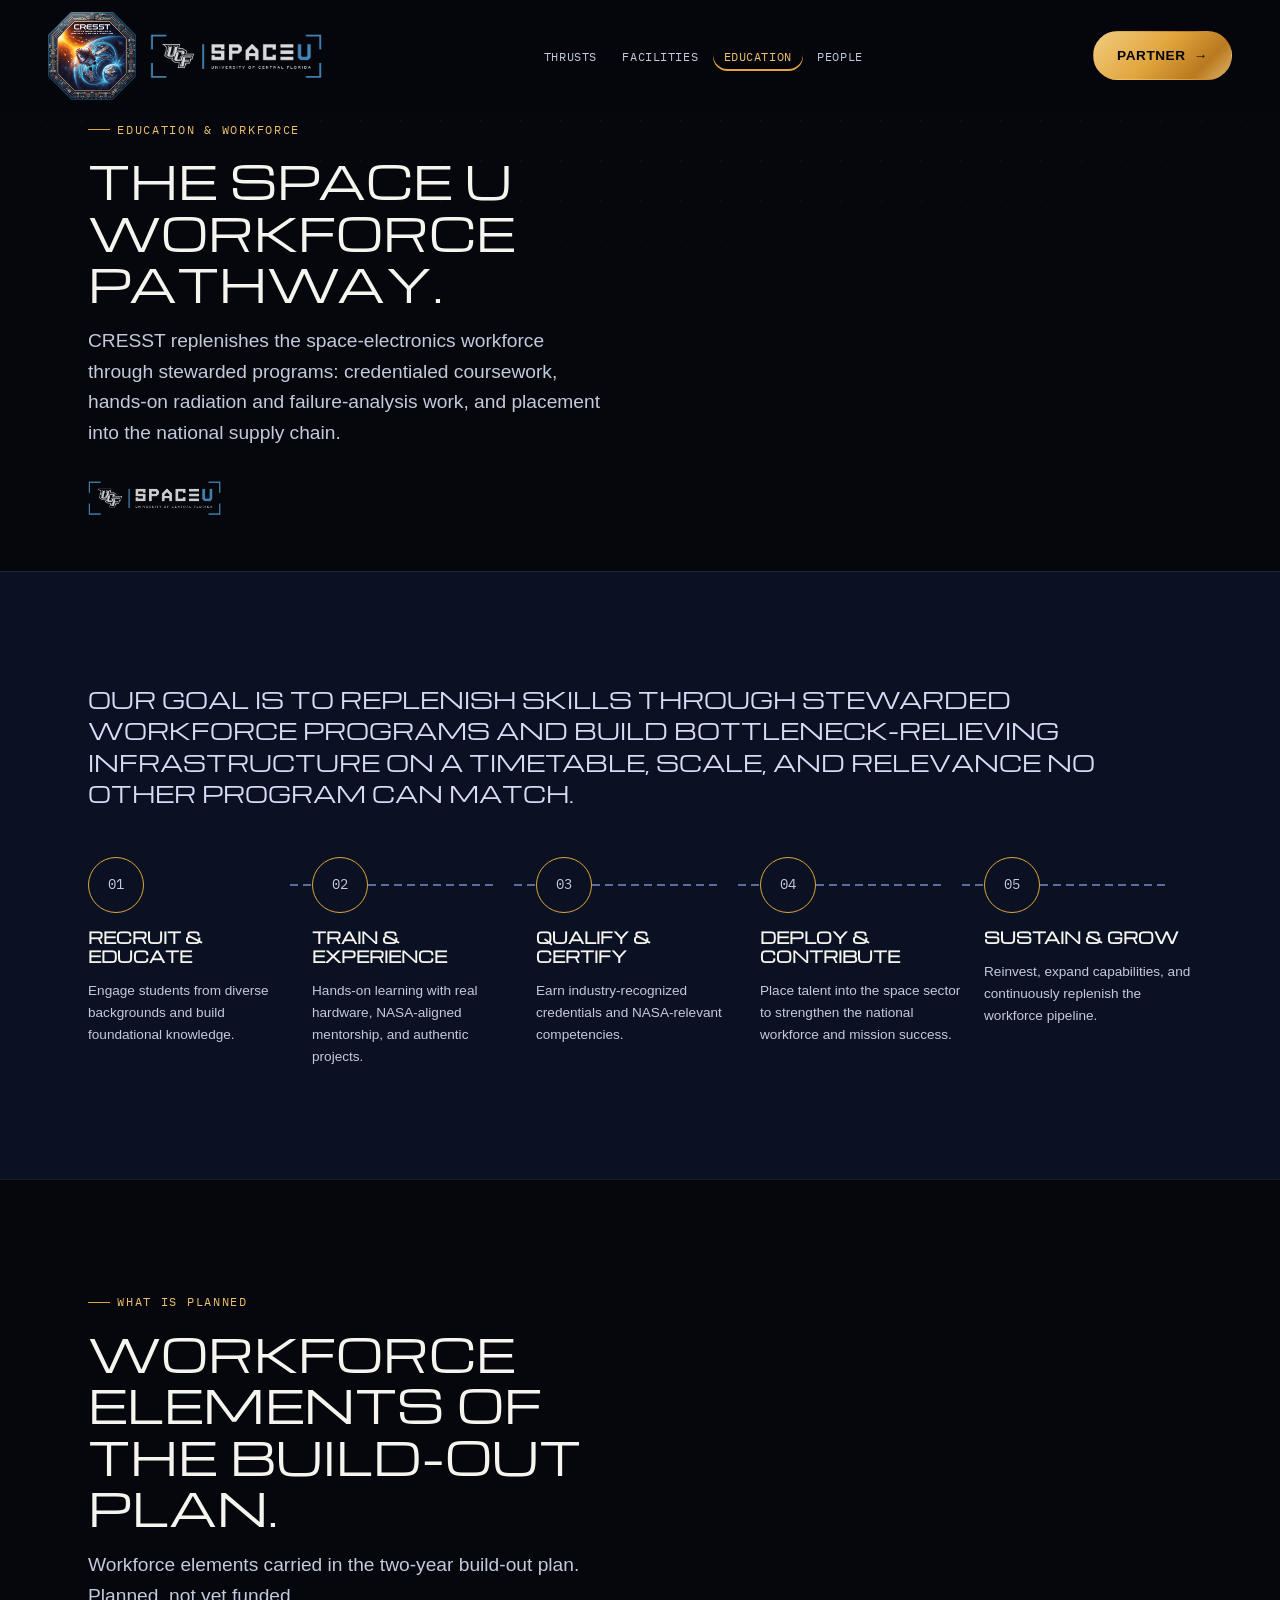
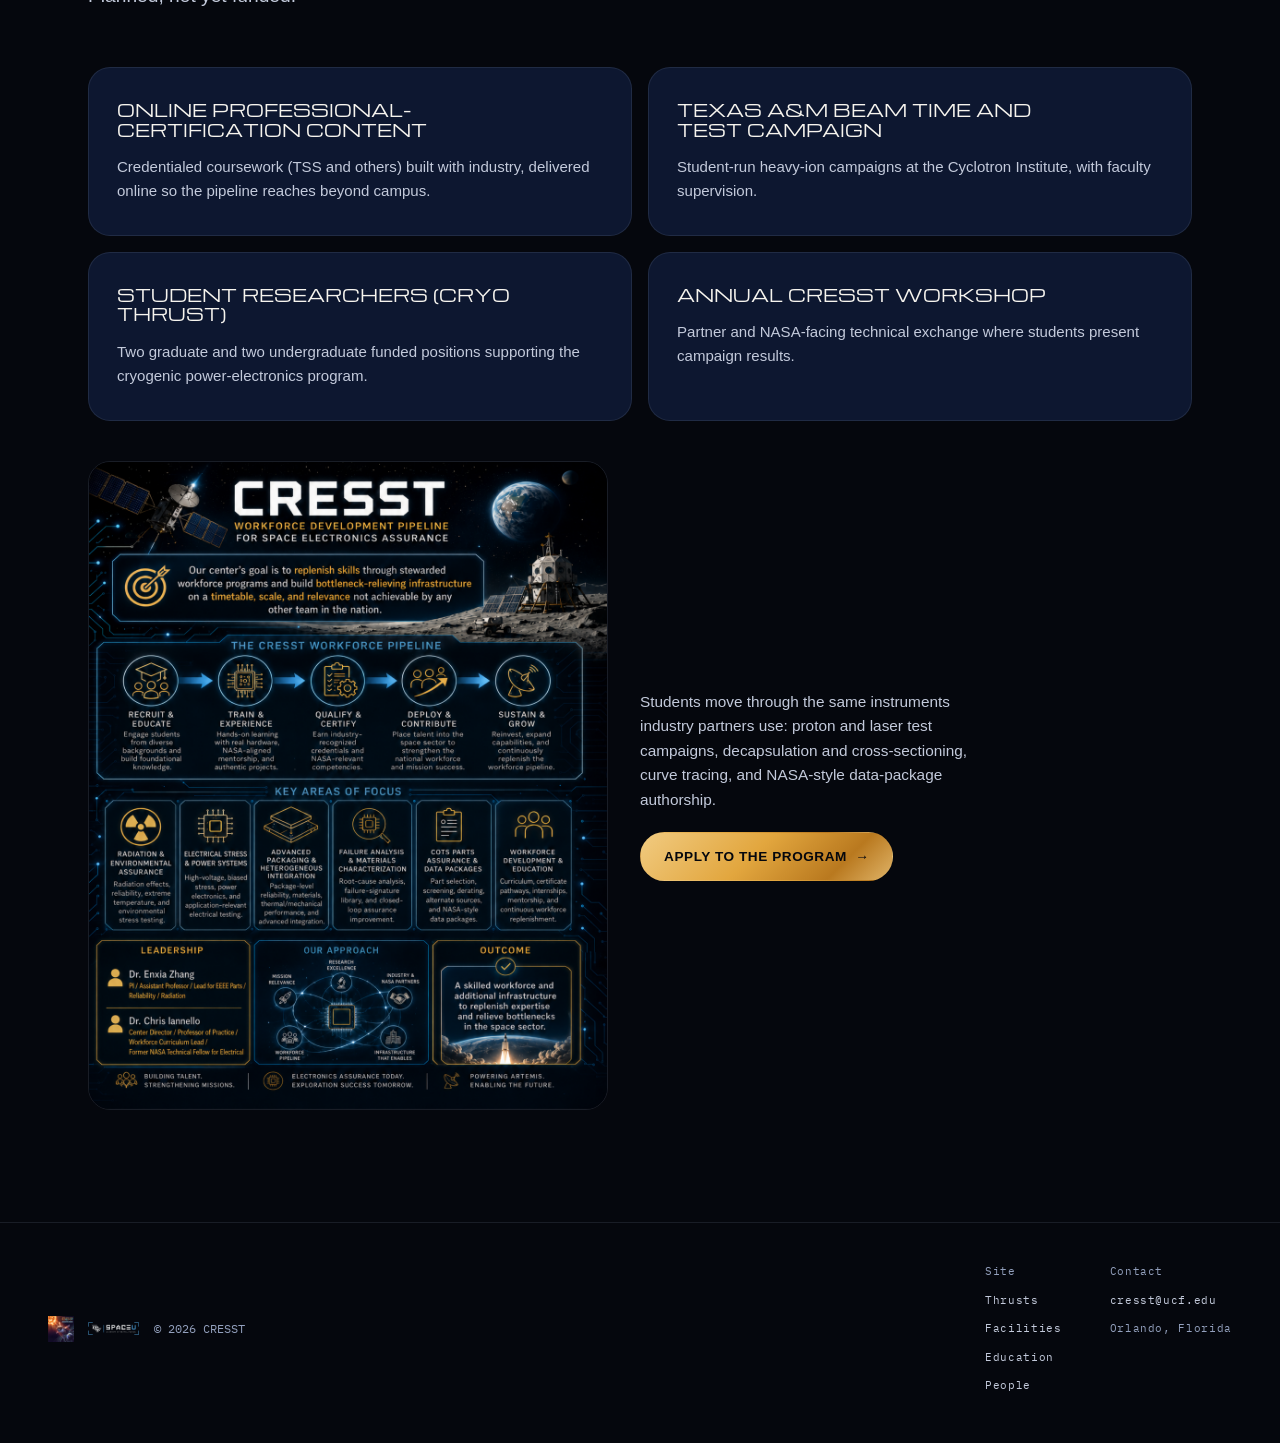
==== commit 06776cd6: "Rev 3: remove cost figures, add Research Thrusts page, expand org chart - Replace Investment page wi" ====
--- a/education.html
+++ b/education.html
@@ -20,7 +20,7 @@
     <img class="nav-wordmark" src="assets/img/spaceu-wordmark.png" alt="Space U" />
   </a>
   <ul class="nav-links">
-    <li><a href="investment.html">Investment</a></li>
+    <li><a href="thrusts.html">Thrusts</a></li>
     <li><a href="facilities.html">Facilities</a></li>
     <li><a href="education.html" class="active">Education</a></li>
     <li><a href="people.html">People</a></li>
@@ -36,7 +36,7 @@
 </nav>
 
 <div class="mobile-menu" id="mobileMenu">
-  <a href="investment.html">Investment</a>
+  <a href="thrusts.html">Thrusts</a>
   <a href="facilities.html">Facilities</a>
   <a href="education.html">Education</a>
   <a href="people.html">People</a>
@@ -90,36 +90,32 @@
 <section class="section reveal">
   <div class="container">
     <div class="section-head">
-      <p class="eyebrow">What Is Funded</p>
-      <h2>Program commitments behind the pathway.</h2>
-      <p class="lede">Workforce line items carried in the draft two-year budget.</p>
+      <p class="eyebrow">What Is Planned</p>
+      <h2>Workforce elements of the build-out plan.</h2>
+      <p class="lede">Workforce elements carried in the two-year build-out plan. Planned, not yet funded.</p>
     </div>
     <div class="teaser-grid" style="display:grid;grid-template-columns:repeat(2,minmax(0,1fr));gap:1rem;">
       <div class="focus-card" style="justify-content:flex-start;">
         <div style="display:flex;justify-content:space-between;align-items:baseline;gap:1rem;">
           <h3 style="max-width:26ch;">Online professional-certification content</h3>
-          <span style="font-family:var(--font-display);font-size:1.35rem;color:var(--gold-400);white-space:nowrap;">$300K</span>
         </div>
         <p>Credentialed coursework (TSS and others) built with industry, delivered online so the pipeline reaches beyond campus.</p>
       </div>
       <div class="focus-card" style="justify-content:flex-start;">
         <div style="display:flex;justify-content:space-between;align-items:baseline;gap:1rem;">
           <h3 style="max-width:26ch;">Texas A&amp;M beam time and test campaign</h3>
-          <span style="font-family:var(--font-display);font-size:1.35rem;color:var(--gold-400);white-space:nowrap;">$200K</span>
         </div>
         <p>Student-run heavy-ion campaigns at the Cyclotron Institute, with faculty supervision.</p>
       </div>
       <div class="focus-card" style="justify-content:flex-start;">
         <div style="display:flex;justify-content:space-between;align-items:baseline;gap:1rem;">
           <h3 style="max-width:26ch;">Student researchers (cryo thrust)</h3>
-          <span style="font-family:var(--font-display);font-size:1.35rem;color:var(--gold-400);white-space:nowrap;">$160K</span>
         </div>
         <p>Two graduate and two undergraduate funded positions supporting the cryogenic power-electronics program.</p>
       </div>
       <div class="focus-card" style="justify-content:flex-start;">
         <div style="display:flex;justify-content:space-between;align-items:baseline;gap:1rem;">
           <h3 style="max-width:26ch;">Annual CRESST workshop</h3>
-          <span style="font-family:var(--font-display);font-size:1.35rem;color:var(--gold-400);white-space:nowrap;">$80K</span>
         </div>
         <p>Partner and NASA-facing technical exchange where students present campaign results.</p>
       </div>
@@ -146,7 +142,7 @@
     <div class="footer-cols">
       <div class="footer-col">
         <span class="footer-col-label">Site</span>
-        <a href="investment.html">Investment</a>
+        <a href="thrusts.html">Thrusts</a>
         <a href="facilities.html">Facilities</a>
         <a href="education.html">Education</a>
         <a href="people.html">People</a>
@@ -158,9 +154,6 @@
       </div>
     </div>
   </div>
-  <div class="footer-bottom">
-    <p class="footer-disclaimer">MOCKUP — DRAFT BUDGET FIGURES SHOWN FOR INTERNAL REVIEW, NOT FOR PUBLICATION.</p>
-  </div>
 </footer>
 
 <script src="js/script.js"></script>
--- a/css/style.css
+++ b/css/style.css
@@ -1107,7 +1107,7 @@
   color: var(--sky-200);
 }
 .cols-facility {
-  grid-template-columns: 2.1fr 3fr 0.9fr 0.9fr;
+  grid-template-columns: 2.1fr 3fr 0.9fr;
 }
 .cols-borrow {
   grid-template-columns: 1.1fr 150px 2.4fr;
@@ -1571,6 +1571,24 @@
   color: var(--gold-400);
   line-height: 1;
 }
+.investment-teaser-figure .ask-split {
+  font-family: var(--font-mono);
+  font-size: clamp(1rem, 2vw, 1.3rem);
+  letter-spacing: 0.02em;
+  margin-top: 0.4rem;
+}
+.investment-teaser-figure .ask-split .ucf {
+  color: var(--gold-300);
+}
+.investment-teaser-figure .ask-split .fse {
+  color: var(--periwinkle);
+}
+.investment-teaser-figure .ask-split .split-flag {
+  font-size: 0.6rem;
+  letter-spacing: 0.08em;
+  color: var(--gold-500);
+  margin-left: 0.2em;
+}
 .investment-teaser-figure .cap {
   font-family: var(--font-mono);
   font-size: 0.68rem;
@@ -1749,6 +1767,24 @@
   line-height: 1;
   letter-spacing: -0.01em;
 }
+.budget-hero-total .ask-split {
+  font-family: var(--font-mono);
+  font-size: clamp(1.1rem, 2.2vw, 1.5rem);
+  letter-spacing: 0.02em;
+  margin-top: 0.4rem;
+}
+.budget-hero-total .ask-split .ucf {
+  color: var(--gold-300);
+}
+.budget-hero-total .ask-split .fse {
+  color: var(--periwinkle);
+}
+.budget-hero-total .ask-split .split-flag {
+  font-size: 0.6rem;
+  letter-spacing: 0.08em;
+  color: var(--gold-500);
+  margin-left: 0.2em;
+}
 .budget-hero-total .exact {
   font-family: var(--font-mono);
   font-size: 0.72rem;
@@ -2094,6 +2130,19 @@
   grid-template-columns: repeat(auto-fit, minmax(340px, 1fr));
   gap: 1.25rem;
   width: 100%;
+  align-items: start;
+}
+.org-dept-stack {
+  display: flex;
+  flex-direction: column;
+  gap: 1.25rem;
+}
+.org-dept-card.compact {
+  padding: 1.2rem 1.4rem;
+  gap: 0.9rem;
+}
+.org-dept-card.compact .org-dept-name {
+  font-size: 0.86rem;
 }
 .org-dept-card {
   background: var(--navy-850);
@@ -2142,6 +2191,71 @@
   color: var(--gold-400);
 }
 
+
+/* ---------- org chart (Rev 3: notional organization) ---------- */
+.org-chart-label {
+  font-family: var(--font-mono);
+  font-size: 0.66rem;
+  letter-spacing: 0.14em;
+  text-transform: uppercase;
+  color: var(--paper-400);
+  margin: 0 0 1rem;
+}
+.org-report-card {
+  display: flex;
+  align-items: center;
+  gap: 0.75rem;
+  padding: 0.7rem 1.1rem;
+  border: 1px solid var(--line-soft);
+  border-radius: 100px;
+  background: var(--navy-900);
+  max-width: 100%;
+}
+.org-report-card img {
+  width: 44px;
+  height: 44px;
+  object-fit: cover;
+  object-position: 50% 15%;
+  border-radius: 50%;
+  flex-shrink: 0;
+}
+.org-report-card h5 {
+  font-family: var(--font-body);
+  font-weight: 700;
+  font-size: 0.84rem;
+  color: var(--paper-050);
+  margin: 0 0 0.15rem;
+  text-transform: none;
+}
+.org-focus {
+  font-family: var(--font-mono);
+  font-size: 0.66rem;
+  letter-spacing: 0.04em;
+  color: var(--sky-200);
+  margin: 0.2rem 0 0;
+}
+.org-dept-card.wide {
+  width: 100%;
+}
+.org-dept-card.wide .org-dept-members {
+  grid-template-columns: repeat(auto-fit, minmax(240px, 1fr));
+}
+.org-unit-grid {
+  display: grid;
+  grid-template-columns: repeat(auto-fit, minmax(240px, 1fr));
+  gap: 1.25rem;
+  width: 100%;
+  margin-top: 1.25rem;
+  align-items: stretch;
+}
+.org-unit-grid .org-dept-members {
+  grid-template-columns: 1fr;
+}
+.org-unit-grid .org-member img {
+  width: 54px;
+  height: 54px;
+}
+
 /* ---------- payer split bar (Rev 2) ---------- */
 .payer-flag-row {
   display: flex;
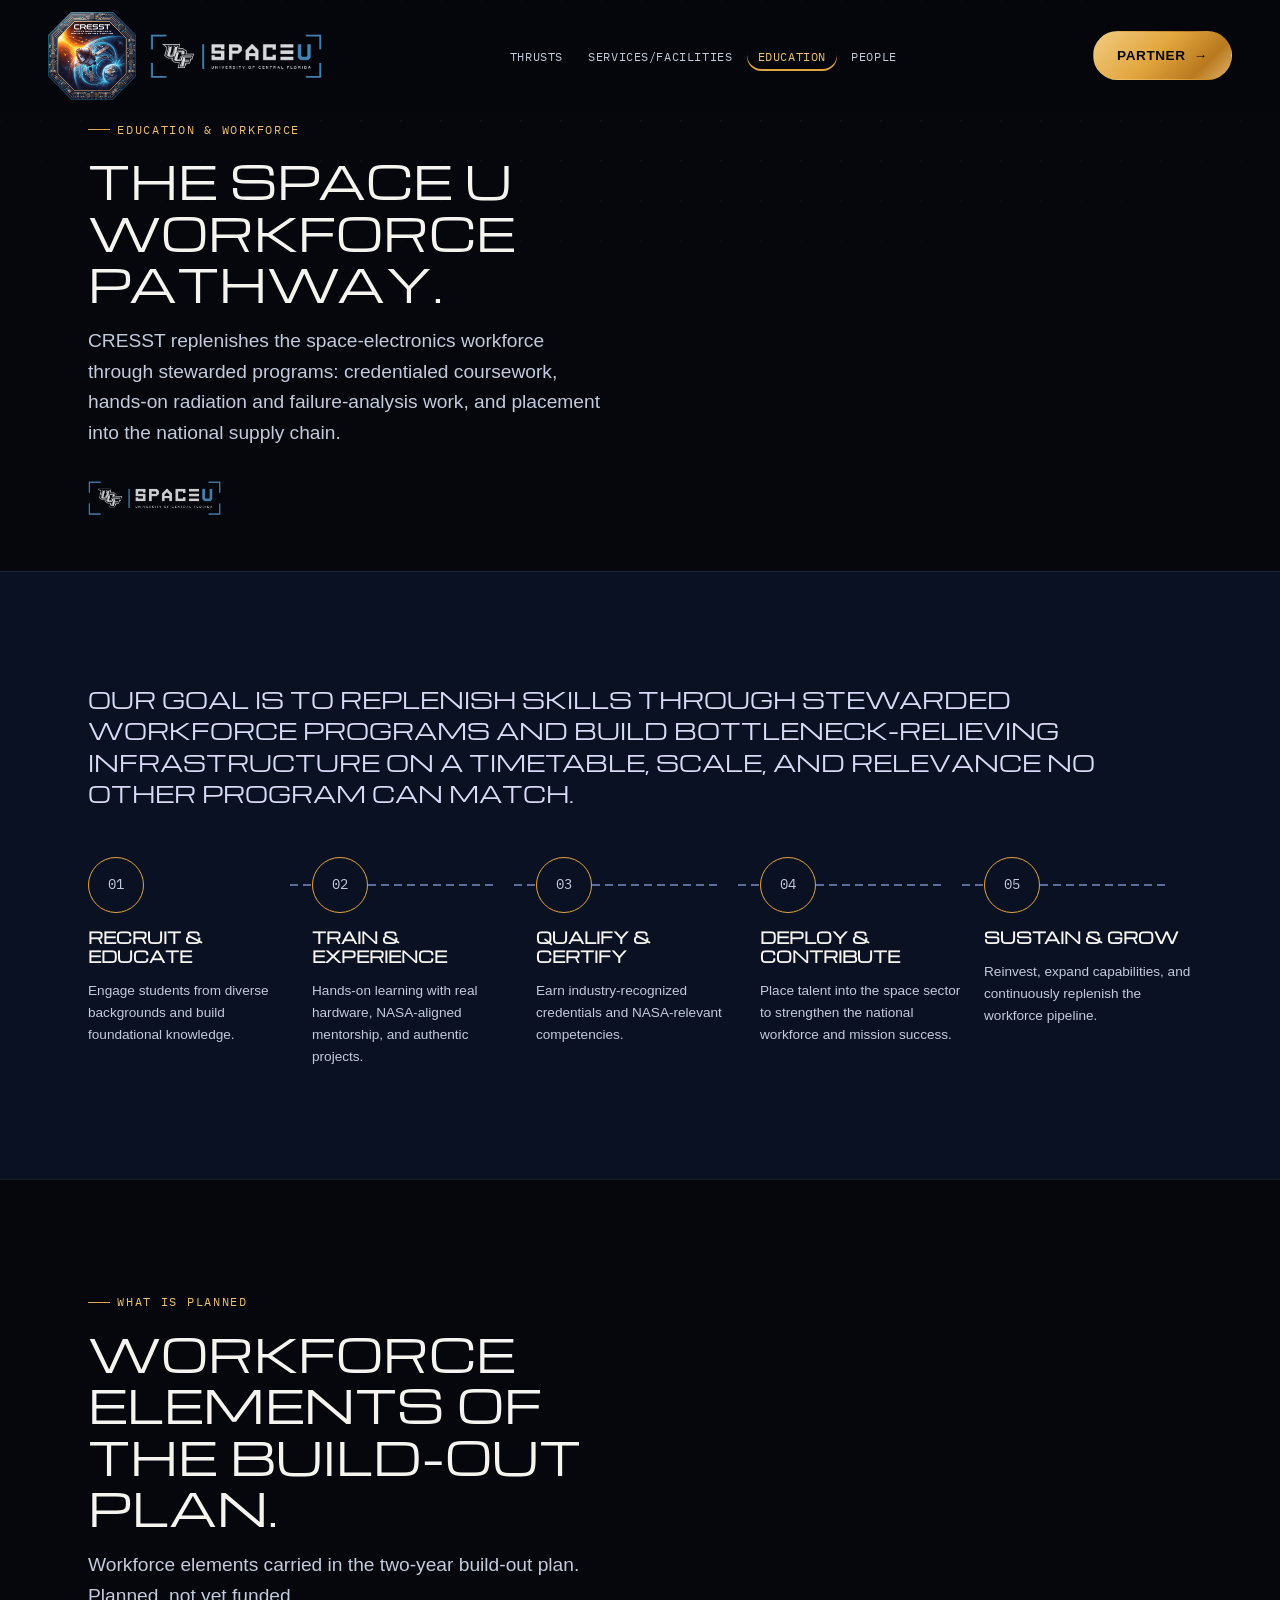
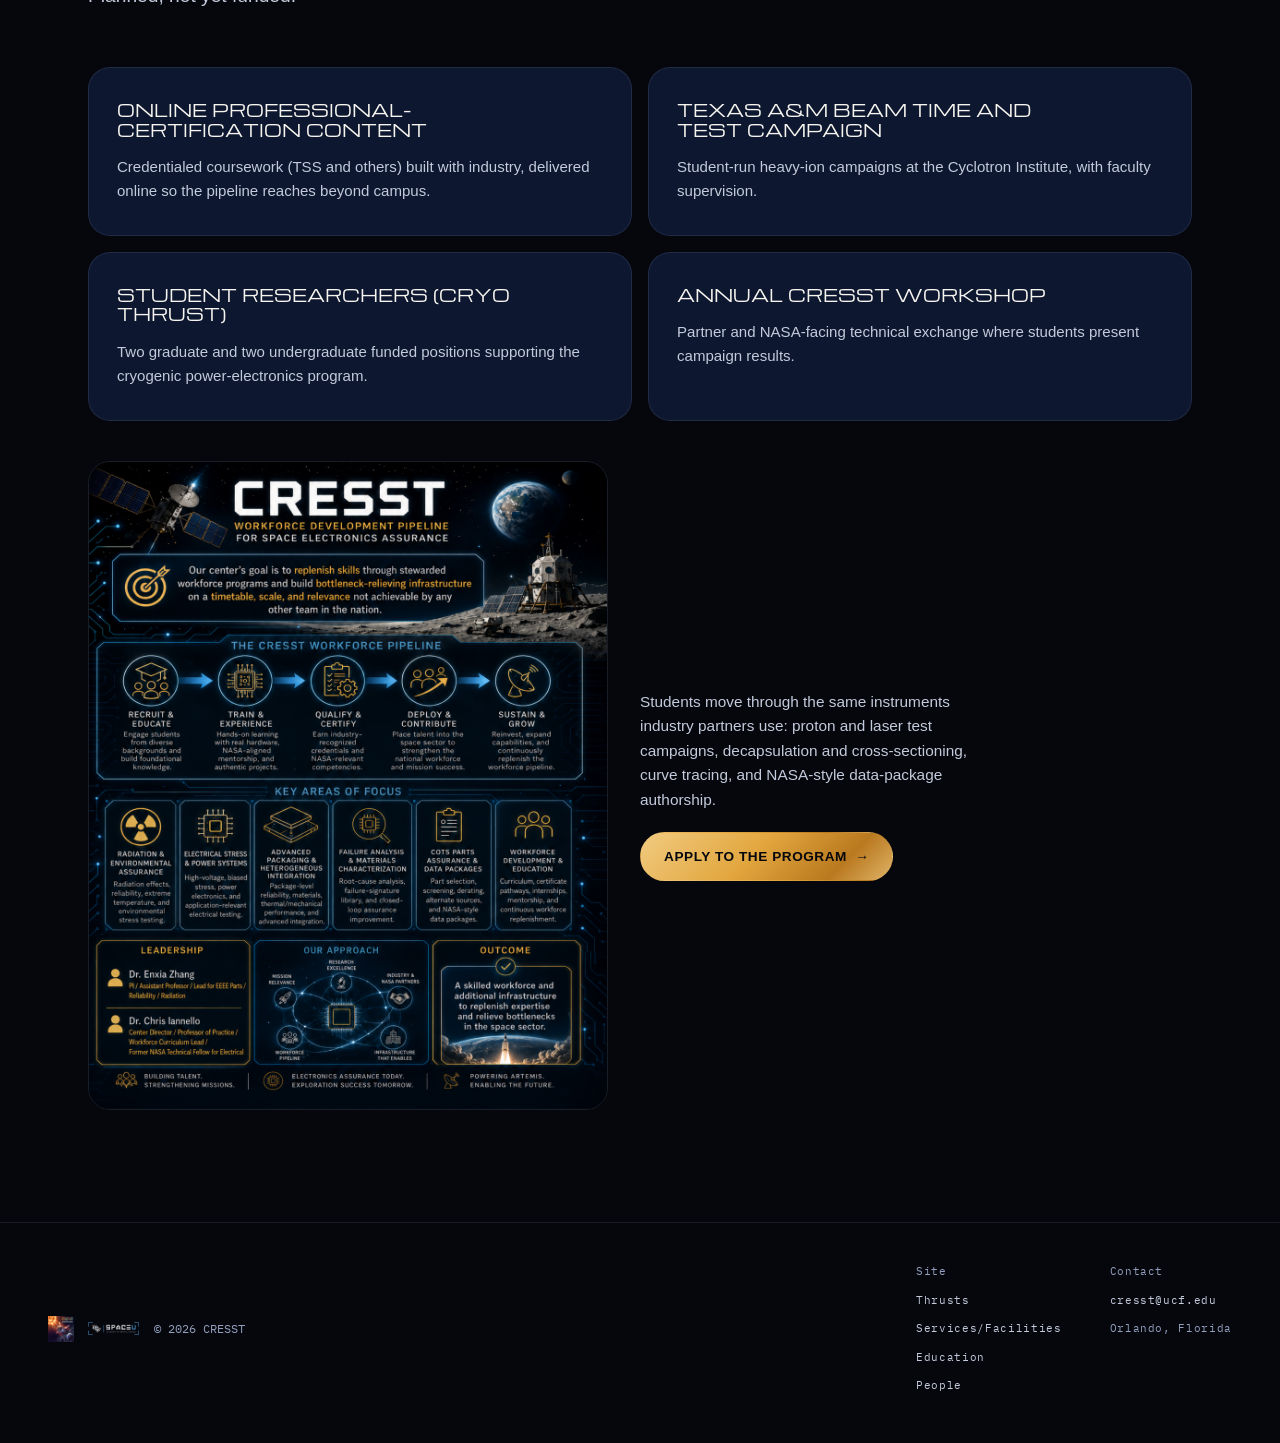
==== commit a139f4e4: "Rev 4: capability status table, Services/Facilities, add Fallah and Qarony - Add test-capability tab" ====
--- a/education.html
+++ b/education.html
@@ -21,7 +21,7 @@
   </a>
   <ul class="nav-links">
     <li><a href="thrusts.html">Thrusts</a></li>
-    <li><a href="facilities.html">Facilities</a></li>
+    <li><a href="facilities.html">Services/Facilities</a></li>
     <li><a href="education.html" class="active">Education</a></li>
     <li><a href="people.html">People</a></li>
   </ul>
@@ -37,7 +37,7 @@
 
 <div class="mobile-menu" id="mobileMenu">
   <a href="thrusts.html">Thrusts</a>
-  <a href="facilities.html">Facilities</a>
+  <a href="facilities.html">Services/Facilities</a>
   <a href="education.html">Education</a>
   <a href="people.html">People</a>
   <a href="partner.html">Partner With CRESST</a>
@@ -143,7 +143,7 @@
       <div class="footer-col">
         <span class="footer-col-label">Site</span>
         <a href="thrusts.html">Thrusts</a>
-        <a href="facilities.html">Facilities</a>
+        <a href="facilities.html">Services/Facilities</a>
         <a href="education.html">Education</a>
         <a href="people.html">People</a>
       </div>
--- a/css/style.css
+++ b/css/style.css
@@ -2552,3 +2552,29 @@
     grid-template-columns: 1fr;
   }
 }
+
+/* ---------- capability status table (Rev 4) ---------- */
+.cols-cap {
+  grid-template-columns: 1.1fr 1.7fr 1.8fr 1.25fr;
+}
+.cap-status {
+  display: flex;
+  flex-direction: column;
+  gap: 0.3rem;
+  font-size: 0.8rem;
+  color: var(--paper-300);
+}
+.cap-status .stage {
+  font-family: var(--font-mono);
+  font-size: 0.62rem;
+  letter-spacing: 0.1em;
+  text-transform: uppercase;
+  color: var(--gold-400);
+}
+.cap-note {
+  margin-top: 0.9rem;
+  font-family: var(--font-mono);
+  font-size: 0.66rem;
+  letter-spacing: 0.06em;
+  color: var(--paper-400);
+}
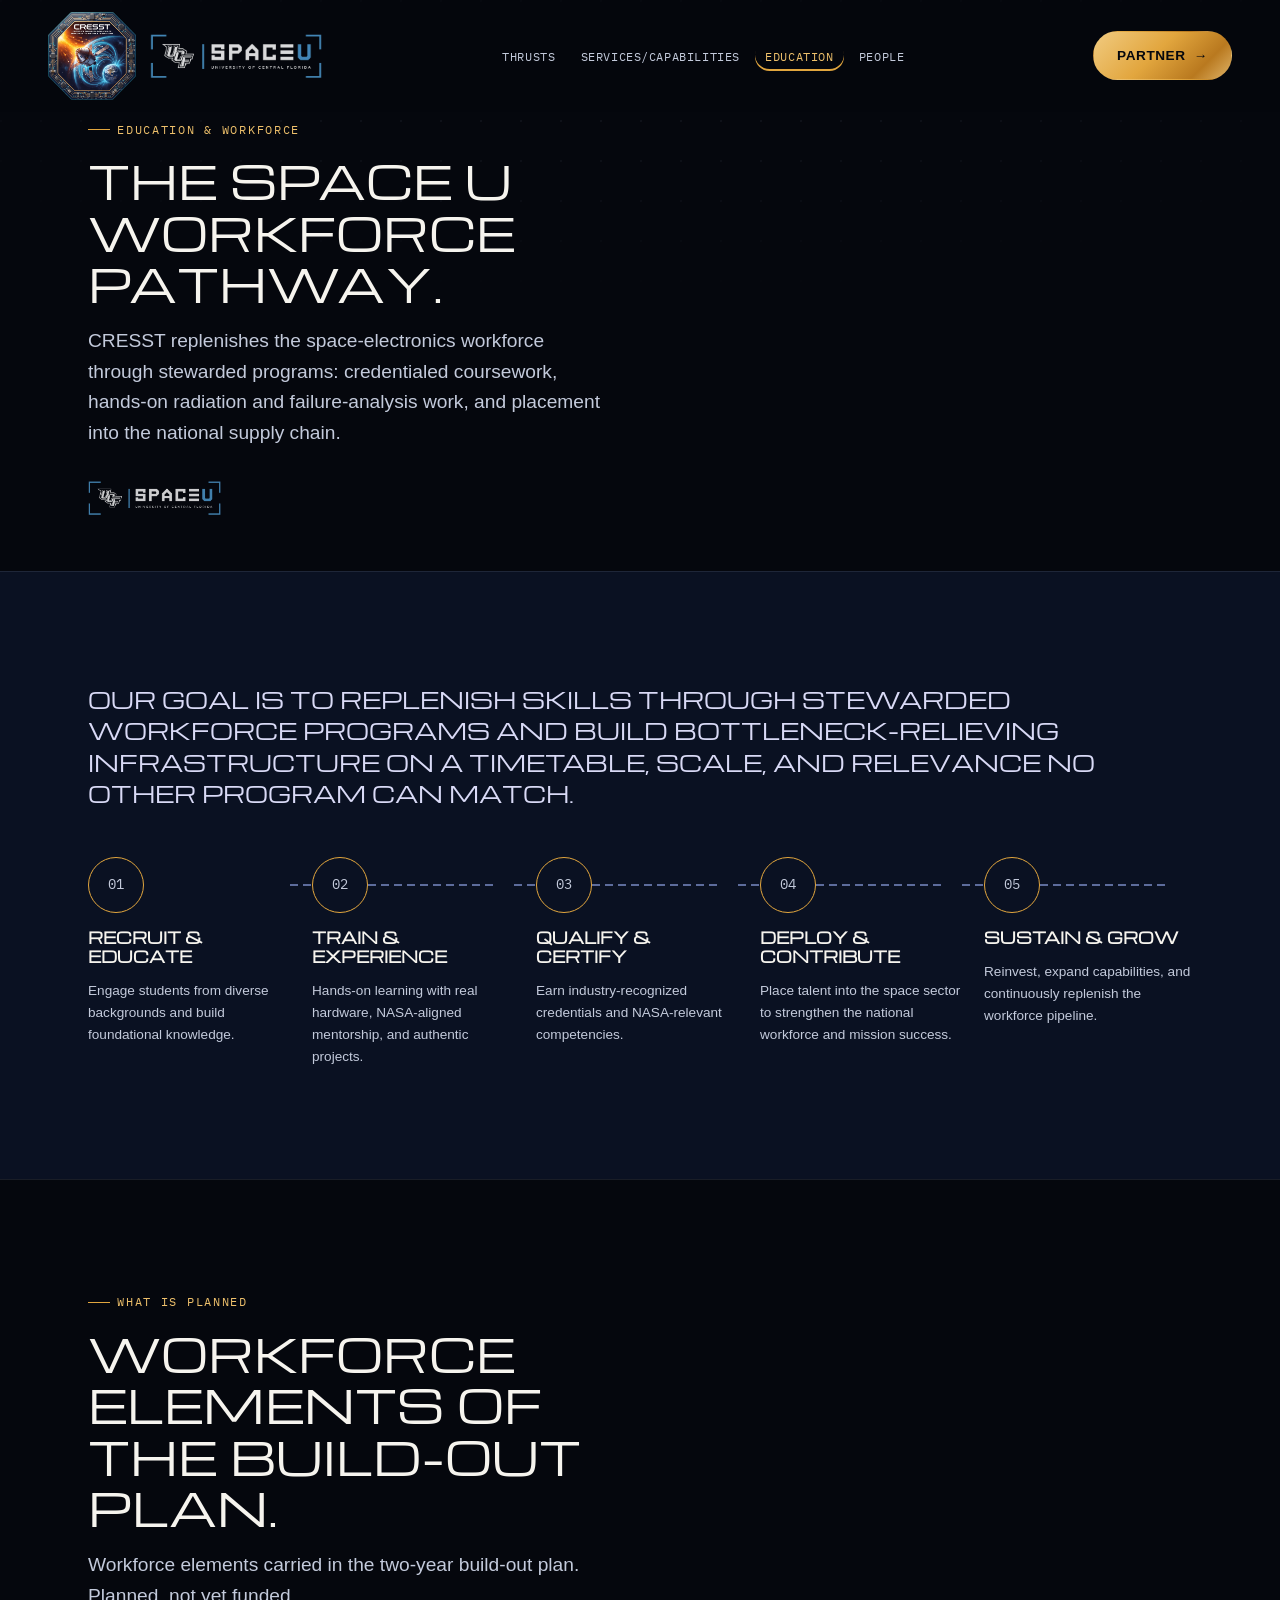
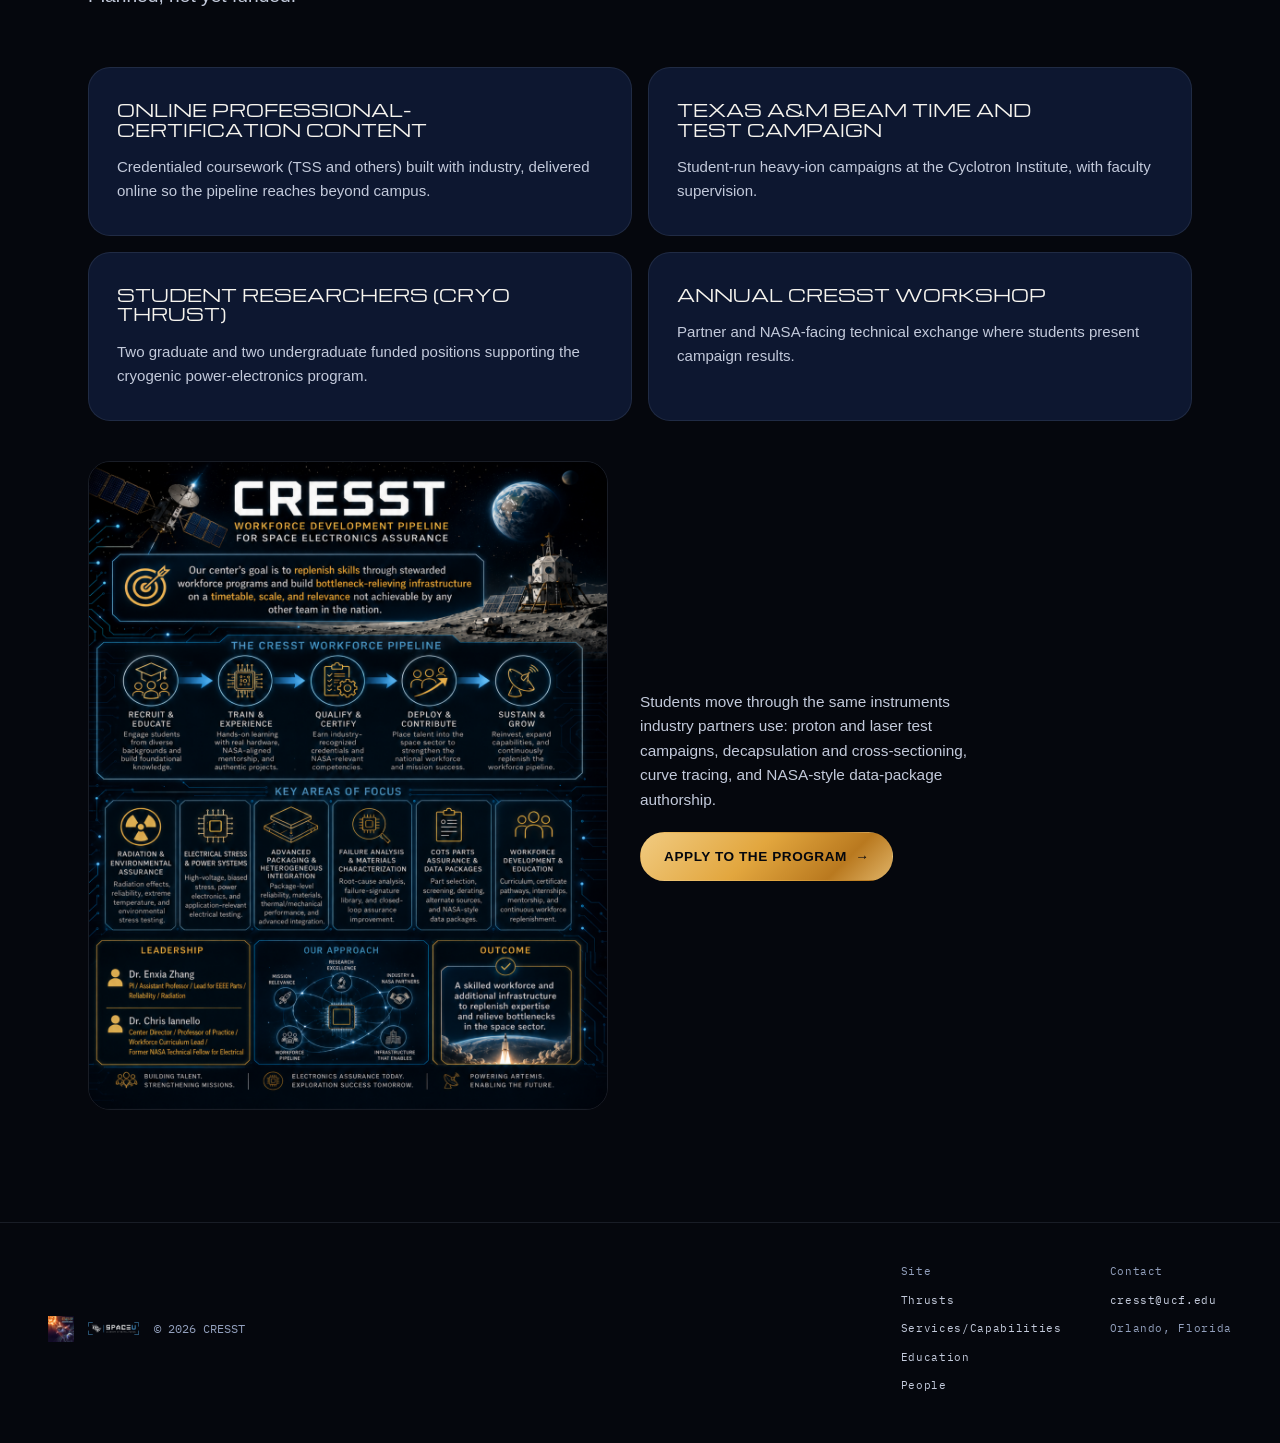
==== commit 5fe64368: "Rename Services/Facilities to Services/Capabilities Co-Authored-By: Claude Opus 5.5 <noreply@anthrop" ====
--- a/education.html
+++ b/education.html
@@ -21,7 +21,7 @@
   </a>
   <ul class="nav-links">
     <li><a href="thrusts.html">Thrusts</a></li>
-    <li><a href="facilities.html">Services/Facilities</a></li>
+    <li><a href="facilities.html">Services/Capabilities</a></li>
     <li><a href="education.html" class="active">Education</a></li>
     <li><a href="people.html">People</a></li>
   </ul>
@@ -37,7 +37,7 @@
 
 <div class="mobile-menu" id="mobileMenu">
   <a href="thrusts.html">Thrusts</a>
-  <a href="facilities.html">Services/Facilities</a>
+  <a href="facilities.html">Services/Capabilities</a>
   <a href="education.html">Education</a>
   <a href="people.html">People</a>
   <a href="partner.html">Partner With CRESST</a>
@@ -143,7 +143,7 @@
       <div class="footer-col">
         <span class="footer-col-label">Site</span>
         <a href="thrusts.html">Thrusts</a>
-        <a href="facilities.html">Services/Facilities</a>
+        <a href="facilities.html">Services/Capabilities</a>
         <a href="education.html">Education</a>
         <a href="people.html">People</a>
       </div>
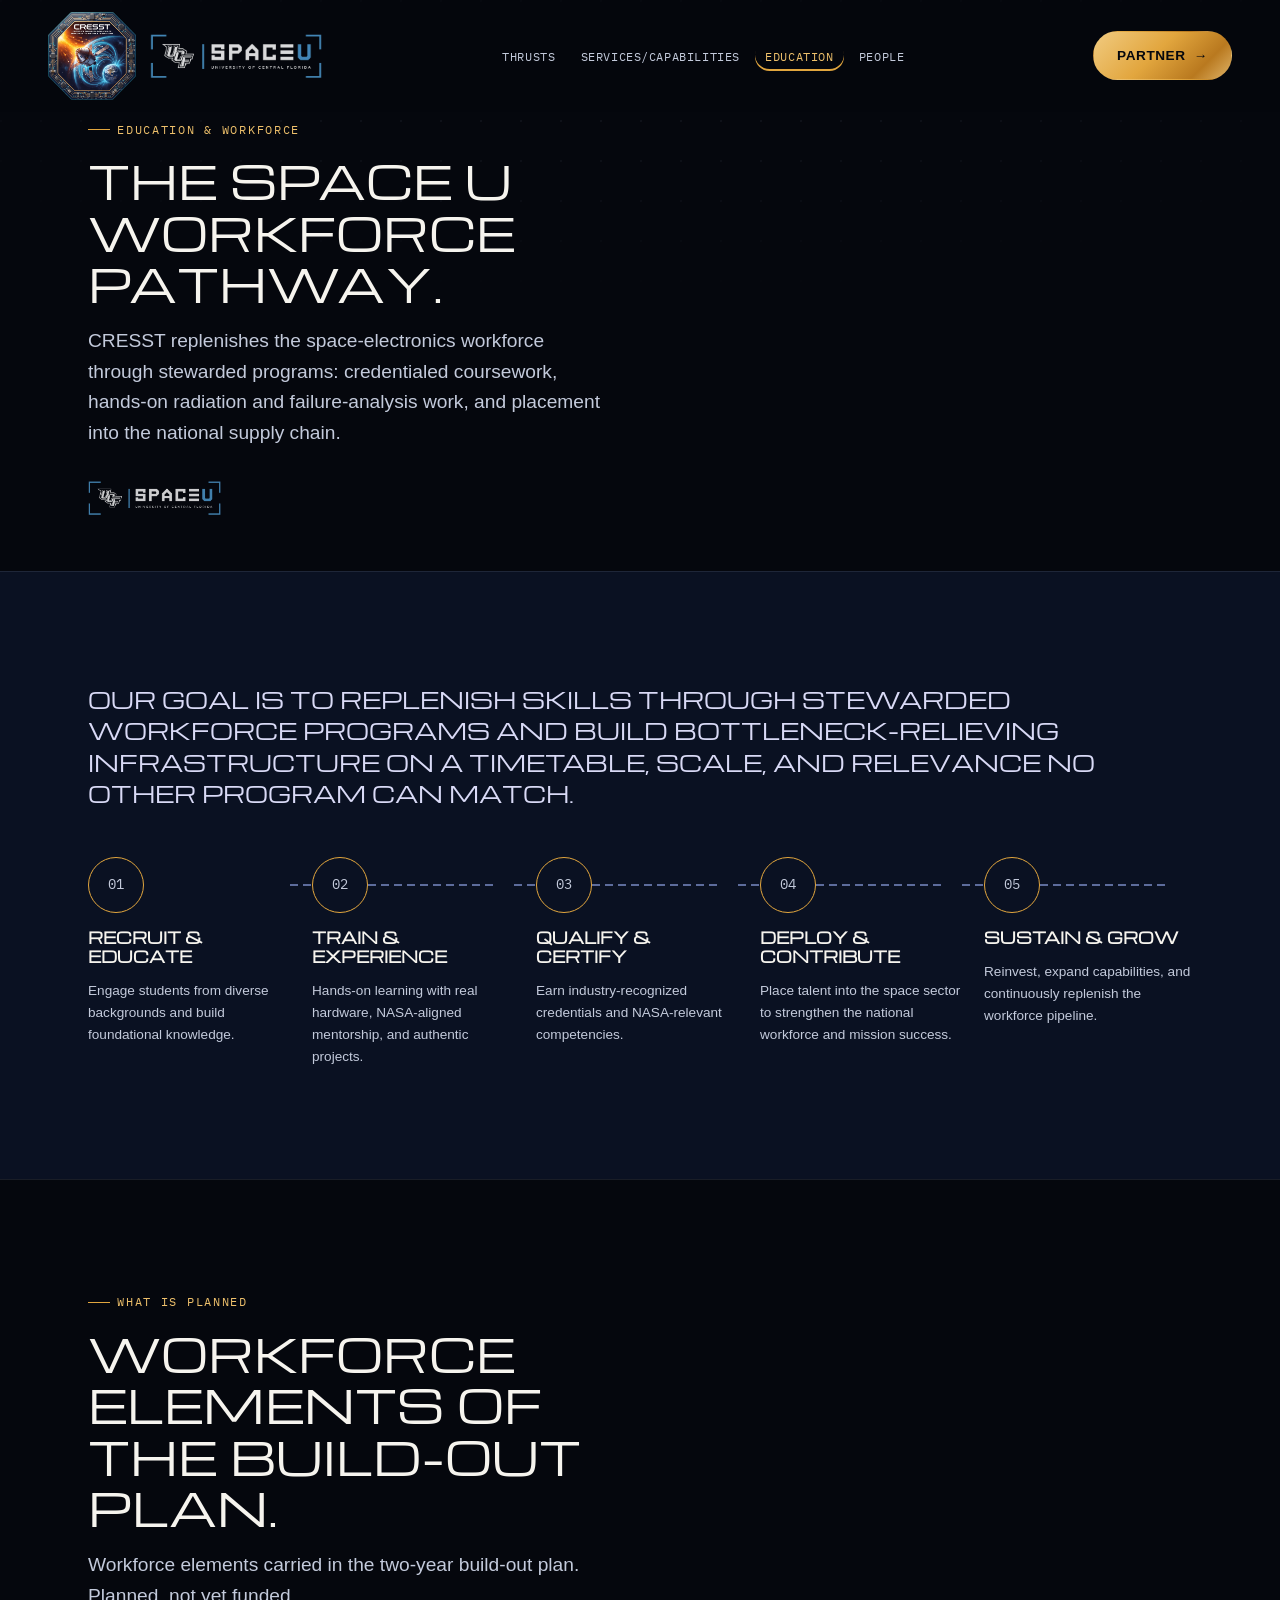
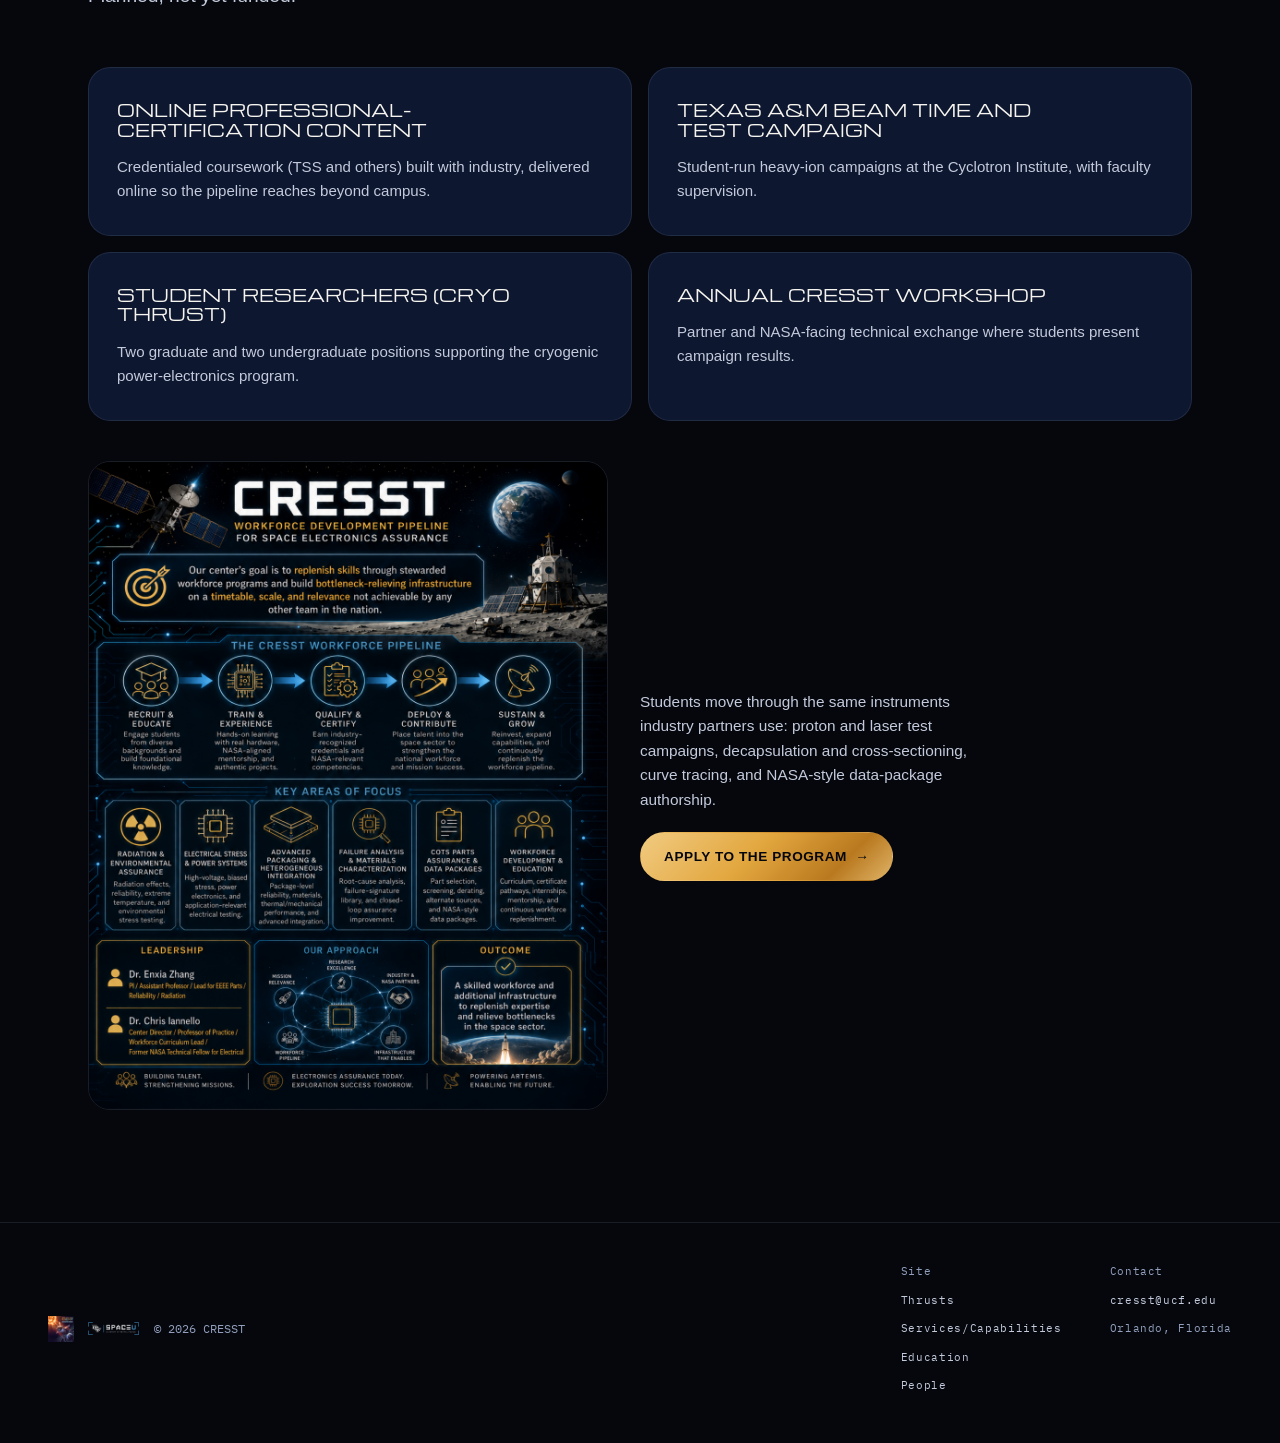
==== commit 5c9837be: "Remove NASA M-STAR proposal references - "CRESST-MSTAR closes it ... MSI-led hub" -> "CRESST closes " ====
--- a/education.html
+++ b/education.html
@@ -111,7 +111,7 @@
         <div style="display:flex;justify-content:space-between;align-items:baseline;gap:1rem;">
           <h3 style="max-width:26ch;">Student researchers (cryo thrust)</h3>
         </div>
-        <p>Two graduate and two undergraduate funded positions supporting the cryogenic power-electronics program.</p>
+        <p>Two graduate and two undergraduate positions supporting the cryogenic power-electronics program.</p>
       </div>
       <div class="focus-card" style="justify-content:flex-start;">
         <div style="display:flex;justify-content:space-between;align-items:baseline;gap:1rem;">
@@ -121,7 +121,7 @@
       </div>
     </div>
     <div style="margin-top:2.5rem;display:flex;gap:2rem;align-items:center;flex-wrap:wrap;">
-      <img src="assets/img/mstar-workforce-infographic.png" alt="M-STAR workforce pipeline infographic" style="width:min(520px,100%);border-radius:var(--radius-card);border:1px solid var(--line-soft);" />
+      <img src="assets/img/cresst-workforce-infographic.png" alt="CRESST workforce pipeline infographic" style="width:min(520px,100%);border-radius:var(--radius-card);border:1px solid var(--line-soft);" />
       <div style="display:flex;flex-direction:column;gap:1.2rem;max-width:38ch;">
         <p style="color:var(--paper-300);font-size:.96rem;">Students move through the same instruments industry partners use: proton and laser test campaigns, decapsulation and cross-sectioning, curve tracing, and NASA-style data-package authorship.</p>
         <div>
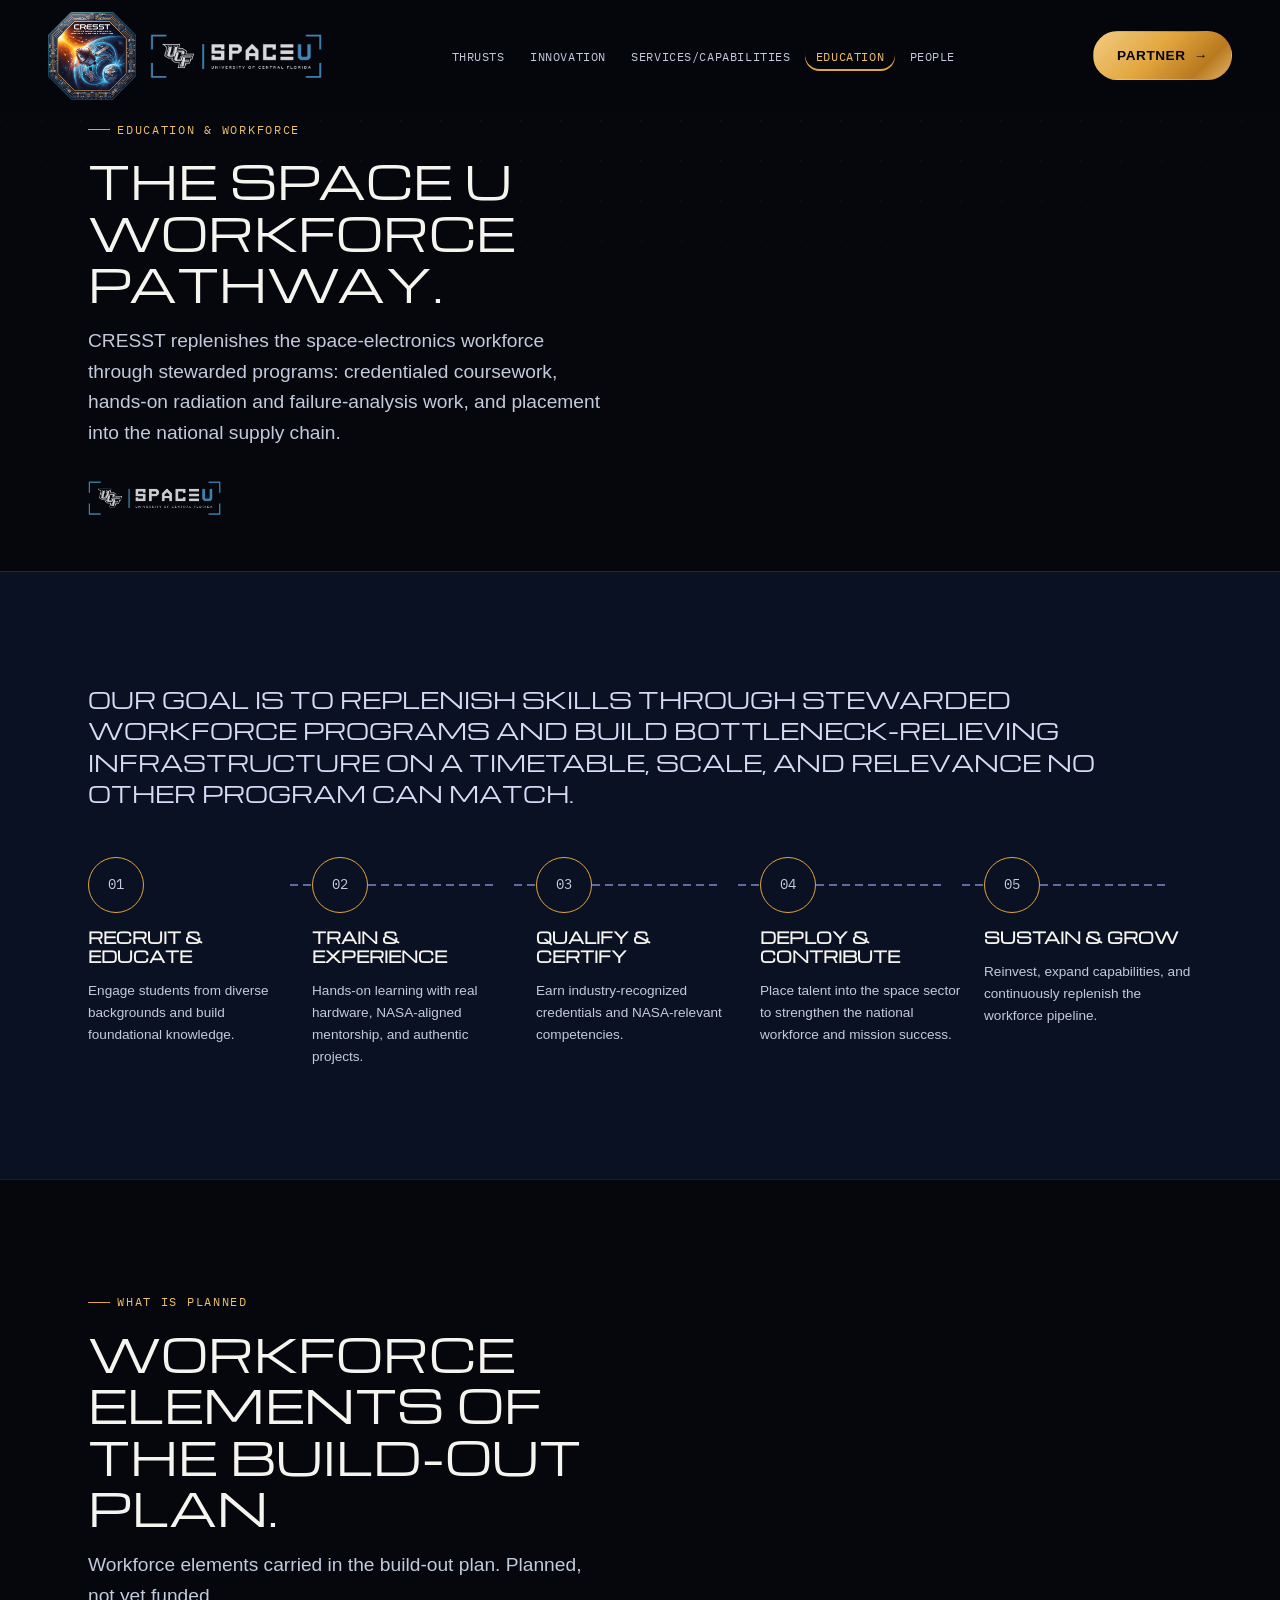
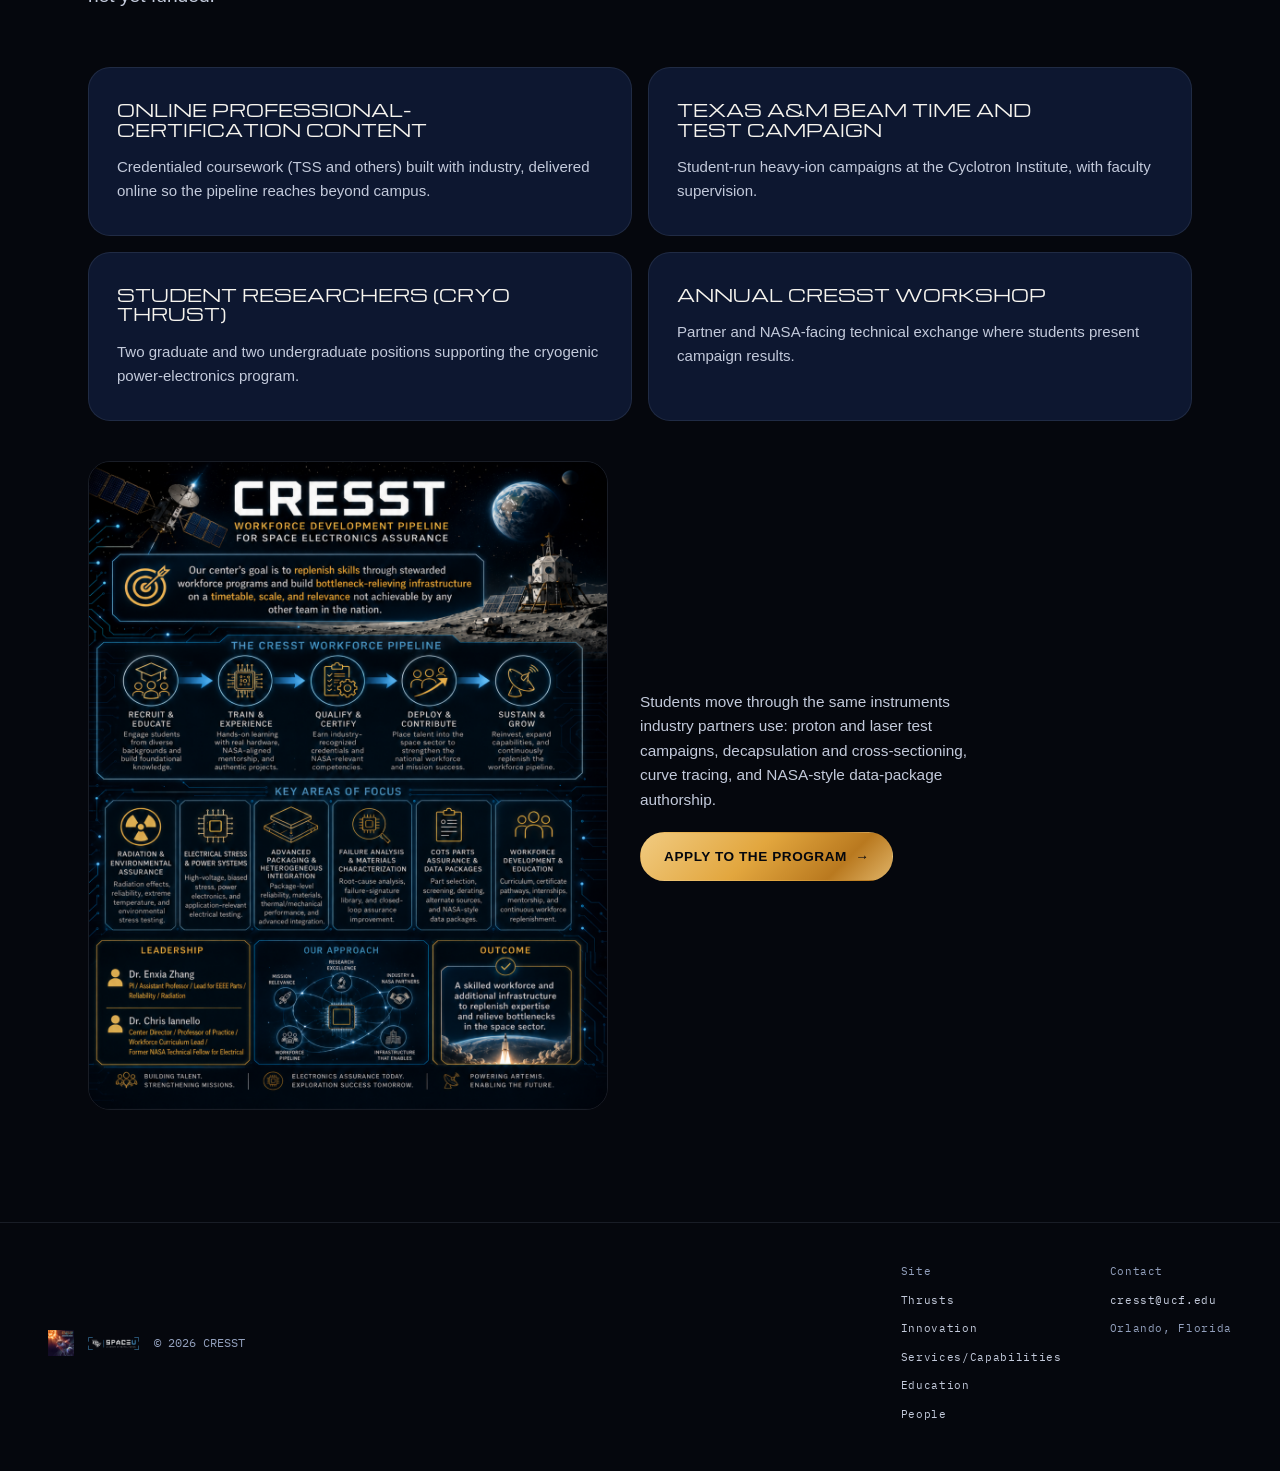
==== commit 5c57c76f: "Rev 5: per-thrust detail sections, Innovation tab, generic future timing - Thrusts: overview cards n" ====
--- a/education.html
+++ b/education.html
@@ -21,6 +21,7 @@
   </a>
   <ul class="nav-links">
     <li><a href="thrusts.html">Thrusts</a></li>
+    <li><a href="innovation.html">Innovation</a></li>
     <li><a href="facilities.html">Services/Capabilities</a></li>
     <li><a href="education.html" class="active">Education</a></li>
     <li><a href="people.html">People</a></li>
@@ -37,6 +38,7 @@
 
 <div class="mobile-menu" id="mobileMenu">
   <a href="thrusts.html">Thrusts</a>
+  <a href="innovation.html">Innovation</a>
   <a href="facilities.html">Services/Capabilities</a>
   <a href="education.html">Education</a>
   <a href="people.html">People</a>
@@ -92,7 +94,7 @@
     <div class="section-head">
       <p class="eyebrow">What Is Planned</p>
       <h2>Workforce elements of the build-out plan.</h2>
-      <p class="lede">Workforce elements carried in the two-year build-out plan. Planned, not yet funded.</p>
+      <p class="lede">Workforce elements carried in the build-out plan. Planned, not yet funded.</p>
     </div>
     <div class="teaser-grid" style="display:grid;grid-template-columns:repeat(2,minmax(0,1fr));gap:1rem;">
       <div class="focus-card" style="justify-content:flex-start;">
@@ -143,6 +145,7 @@
       <div class="footer-col">
         <span class="footer-col-label">Site</span>
         <a href="thrusts.html">Thrusts</a>
+  <a href="innovation.html">Innovation</a>
         <a href="facilities.html">Services/Capabilities</a>
         <a href="education.html">Education</a>
         <a href="people.html">People</a>
--- a/css/style.css
+++ b/css/style.css
@@ -1107,7 +1107,7 @@
   color: var(--sky-200);
 }
 .cols-facility {
-  grid-template-columns: 2.1fr 3fr 0.9fr;
+  grid-template-columns: 2.1fr 3fr;
 }
 .cols-borrow {
   grid-template-columns: 1.1fr 150px 2.4fr;
@@ -2578,3 +2578,45 @@
   letter-spacing: 0.06em;
   color: var(--paper-400);
 }
+
+/* ---------- thrust details & innovation (Rev 5) ---------- */
+a.focus-card {
+  text-decoration: none;
+  color: inherit;
+}
+.focus-more {
+  margin-top: auto;
+  font-family: var(--font-mono);
+  font-size: 0.64rem;
+  letter-spacing: 0.1em;
+  text-transform: uppercase;
+  color: var(--gold-400);
+}
+.thrust-foot {
+  display: flex;
+  justify-content: space-between;
+  align-items: center;
+  gap: 1.5rem;
+  flex-wrap: wrap;
+  margin-top: 1.5rem;
+}
+.thrust-foot .cap-note {
+  max-width: 72ch;
+  margin: 0;
+  line-height: 1.6;
+}
+.thrust-links {
+  display: flex;
+  gap: 0.75rem;
+  flex-wrap: wrap;
+}
+.thrust-detail {
+  scroll-margin-top: 120px;
+}
+.research-names {
+  font-family: var(--font-mono);
+  font-size: 0.68rem;
+  letter-spacing: 0.04em;
+  color: var(--sky-200);
+  line-height: 1.6;
+}
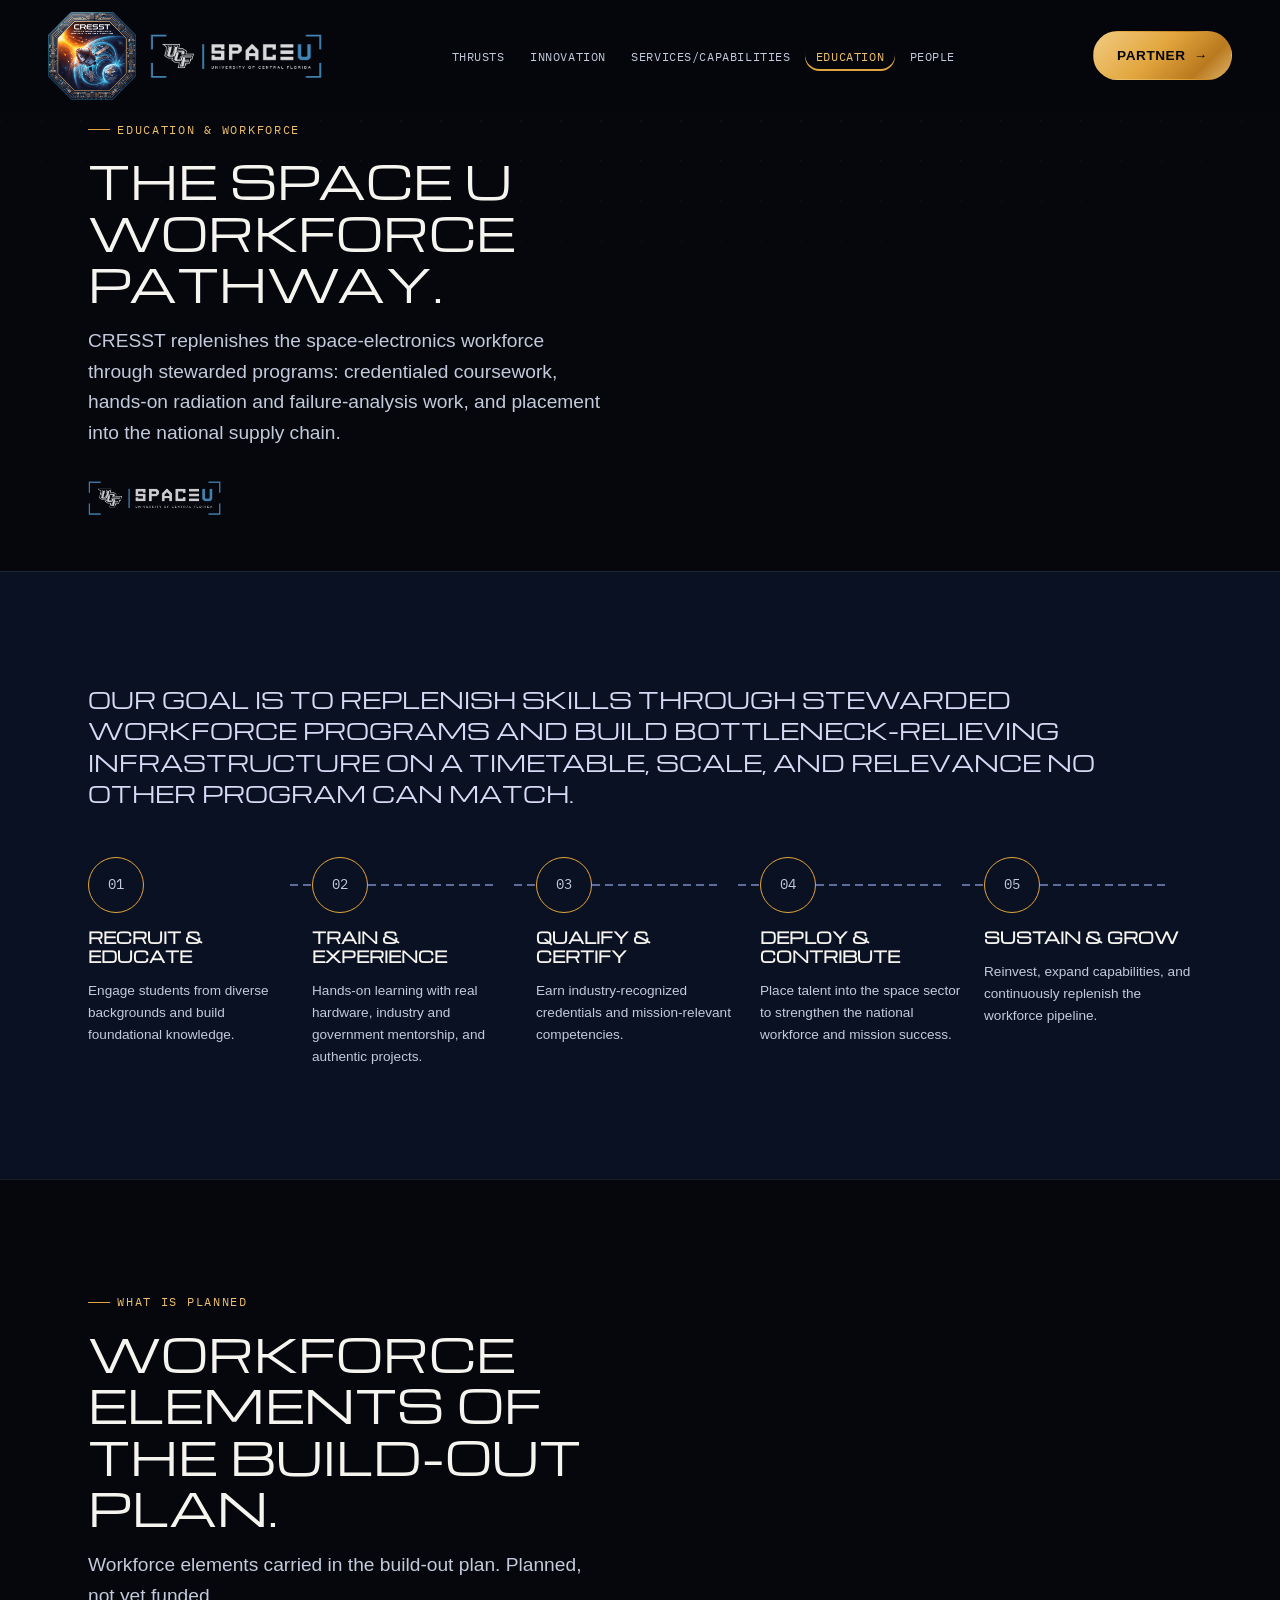
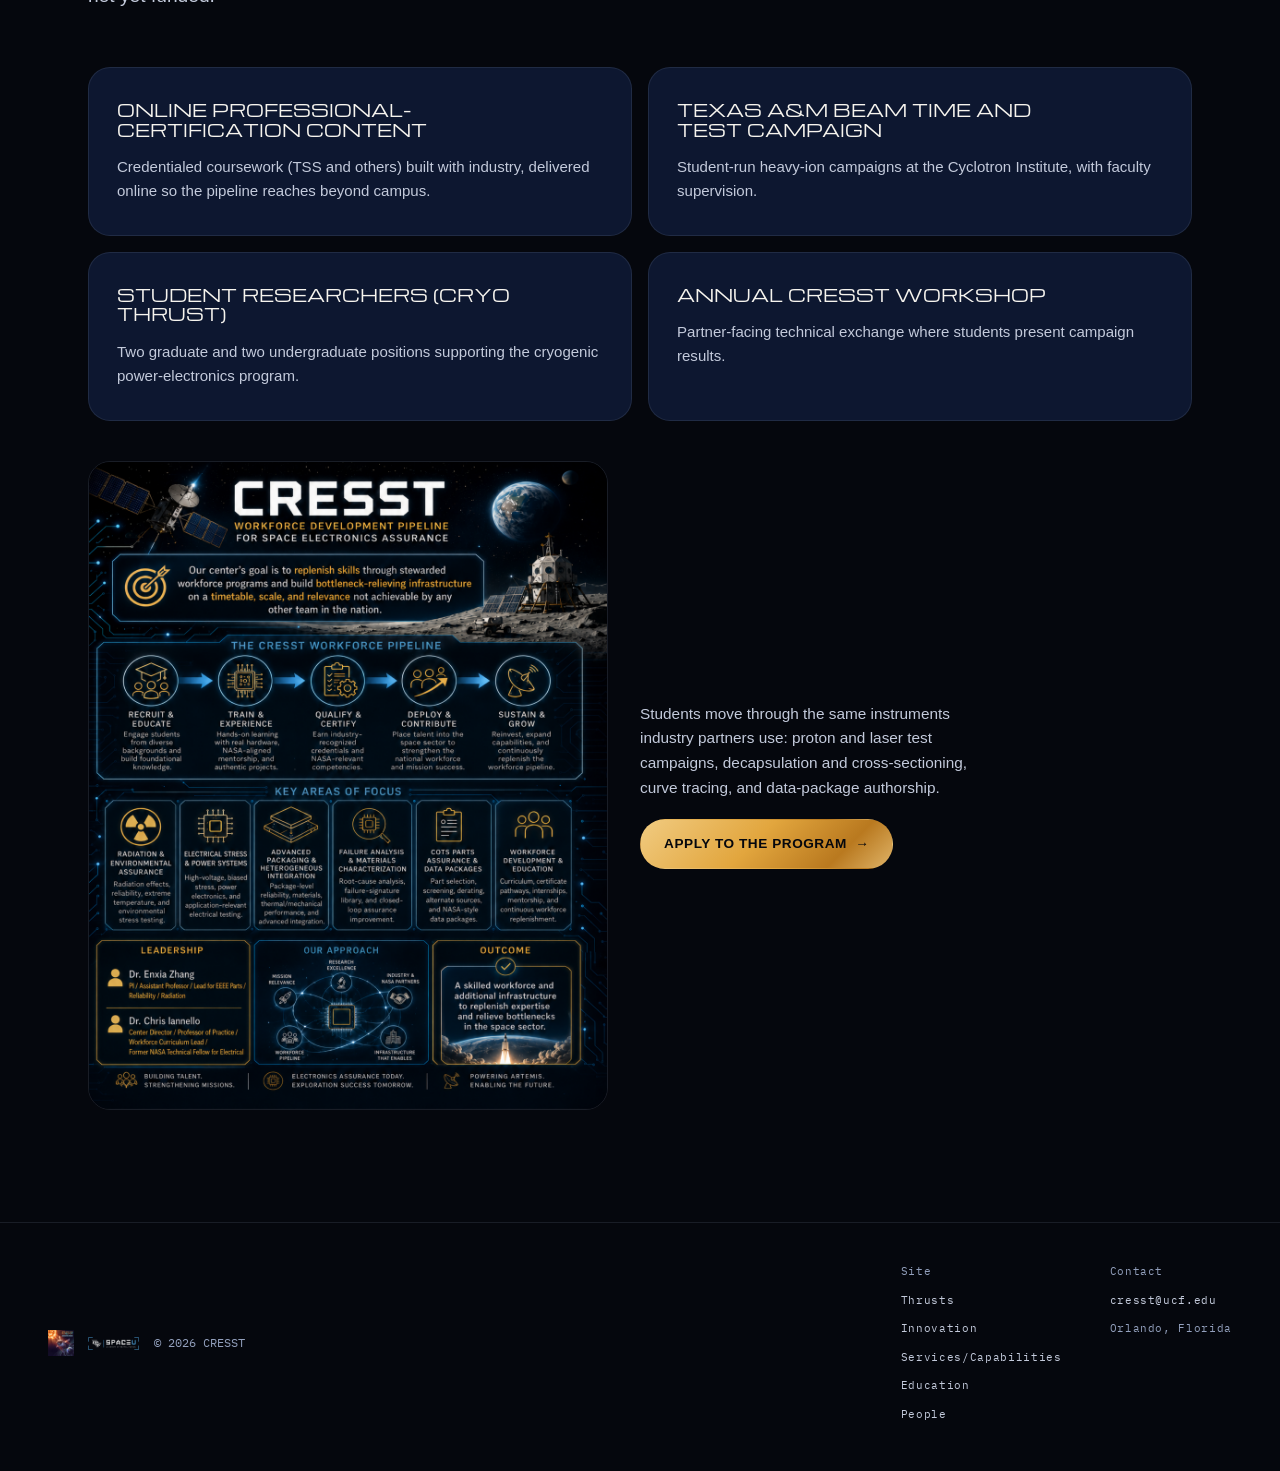
==== commit 59a54012: "Rev 6: shift emphasis from NASA alignment to agile COTS assurance strategies - Home: hero, The Gap a" ====
--- a/education.html
+++ b/education.html
@@ -68,12 +68,12 @@
       <div class="pipeline-node">
         <span class="node-circle">02</span>
         <strong>Train &amp; Experience</strong>
-        <span>Hands-on learning with real hardware, NASA-aligned mentorship, and authentic projects.</span>
+        <span>Hands-on learning with real hardware, industry and government mentorship, and authentic projects.</span>
       </div>
       <div class="pipeline-node">
         <span class="node-circle">03</span>
         <strong>Qualify &amp; Certify</strong>
-        <span>Earn industry-recognized credentials and NASA-relevant competencies.</span>
+        <span>Earn industry-recognized credentials and mission-relevant competencies.</span>
       </div>
       <div class="pipeline-node">
         <span class="node-circle">04</span>
@@ -119,13 +119,13 @@
         <div style="display:flex;justify-content:space-between;align-items:baseline;gap:1rem;">
           <h3 style="max-width:26ch;">Annual CRESST workshop</h3>
         </div>
-        <p>Partner and NASA-facing technical exchange where students present campaign results.</p>
+        <p>Partner-facing technical exchange where students present campaign results.</p>
       </div>
     </div>
     <div style="margin-top:2.5rem;display:flex;gap:2rem;align-items:center;flex-wrap:wrap;">
       <img src="assets/img/cresst-workforce-infographic.png" alt="CRESST workforce pipeline infographic" style="width:min(520px,100%);border-radius:var(--radius-card);border:1px solid var(--line-soft);" />
       <div style="display:flex;flex-direction:column;gap:1.2rem;max-width:38ch;">
-        <p style="color:var(--paper-300);font-size:.96rem;">Students move through the same instruments industry partners use: proton and laser test campaigns, decapsulation and cross-sectioning, curve tracing, and NASA-style data-package authorship.</p>
+        <p style="color:var(--paper-300);font-size:.96rem;">Students move through the same instruments industry partners use: proton and laser test campaigns, decapsulation and cross-sectioning, curve tracing, and data-package authorship.</p>
         <div>
           <a href="mailto:cresst@ucf.edu" class="btn btn-primary">Apply To The Program <span class="btn-arrow">&rarr;</span></a>
         </div>
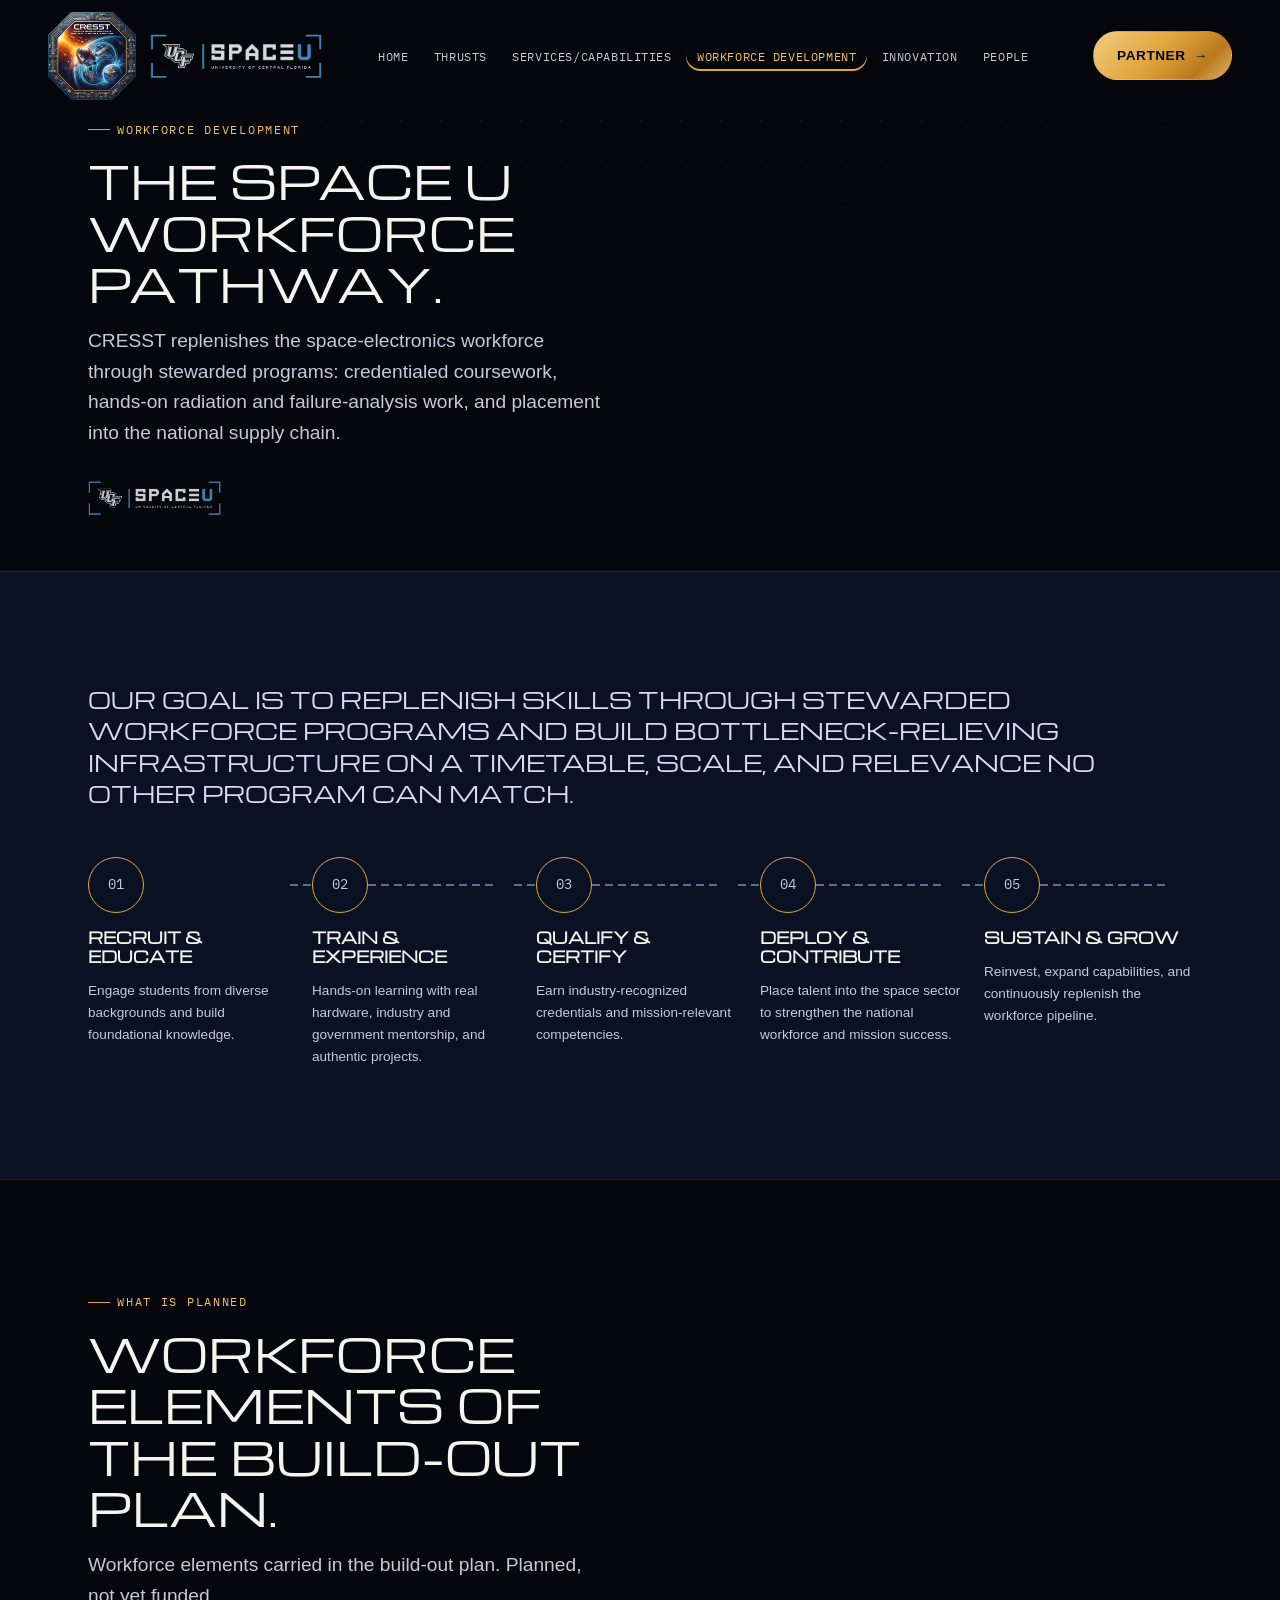
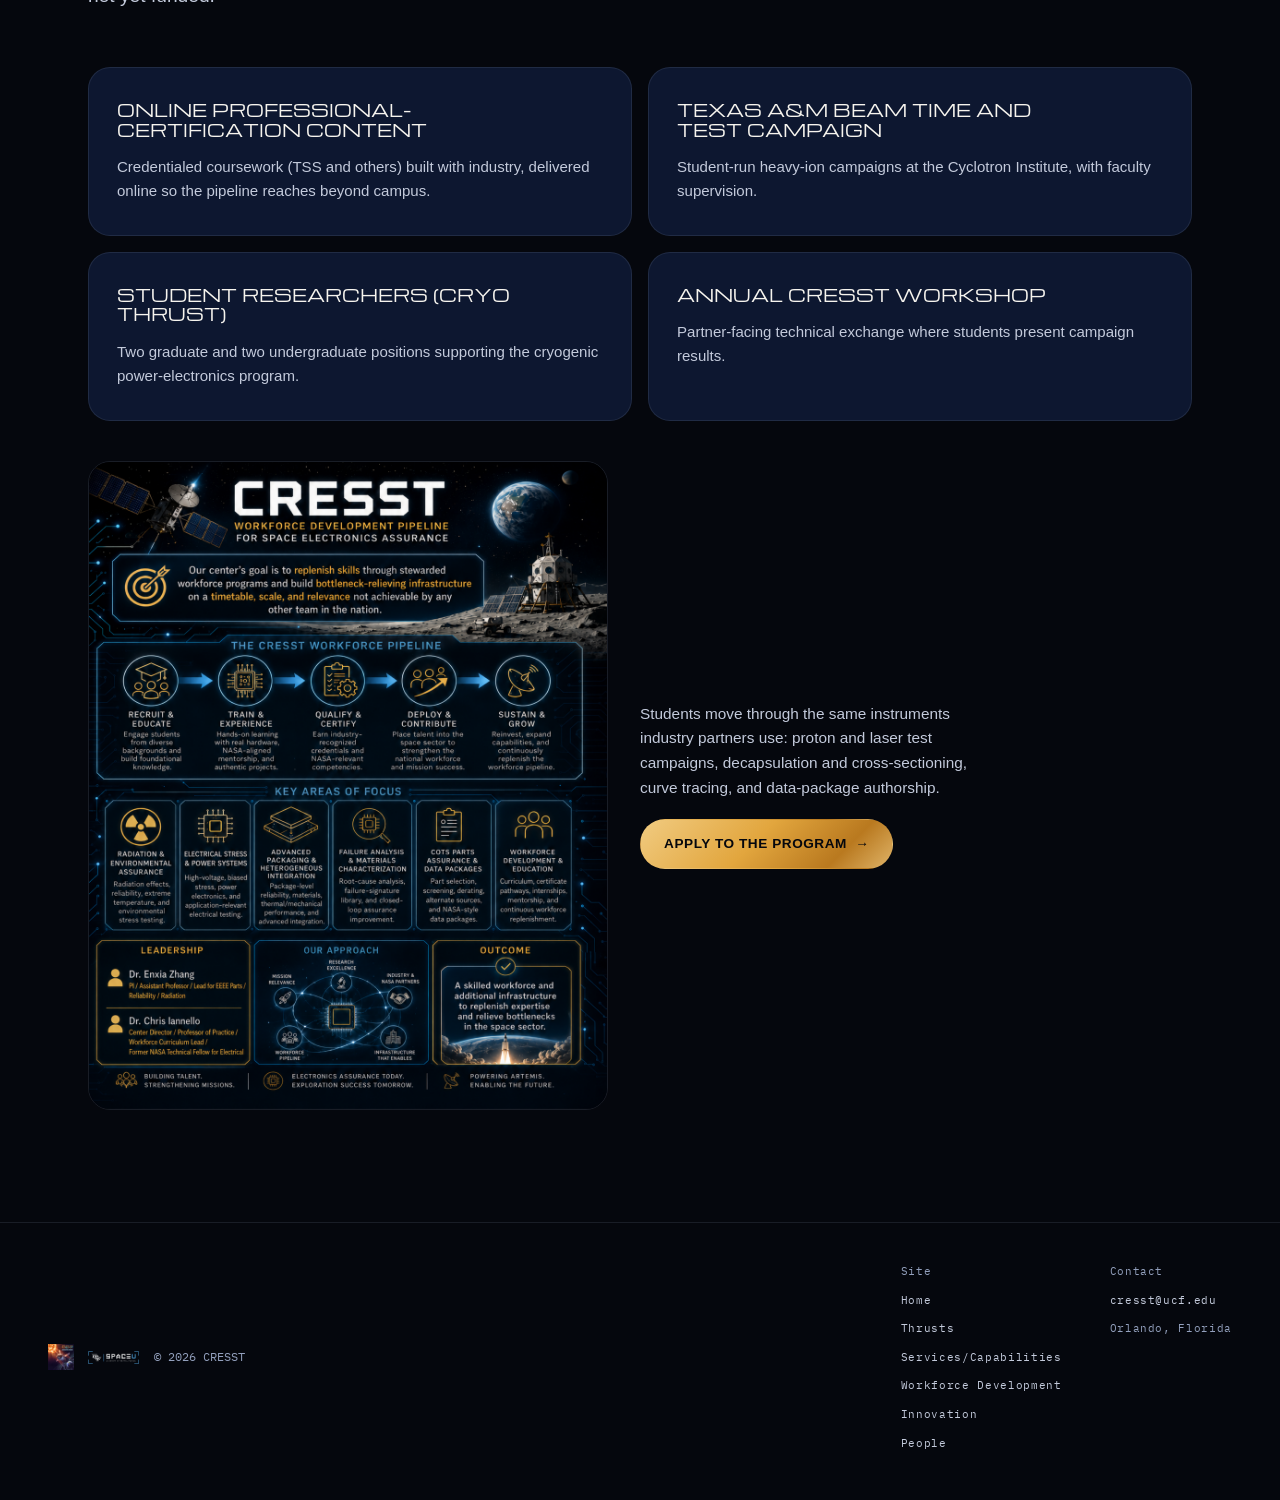
==== commit 25a13042: "Nav: add Home, rename Education to Workforce Development, move Innovation Order: Home, Thrusts, Serv" ====
--- a/education.html
+++ b/education.html
@@ -3,7 +3,7 @@
 <head>
 <meta charset="UTF-8" />
 <meta name="viewport" content="width=device-width, initial-scale=1.0" />
-<title>Education &amp; Workforce — CRESST | UCF</title>
+<title>Workforce Development — CRESST | UCF</title>
 <meta name="description" content="The Space U workforce pathway — how CRESST recruits, trains, qualifies, and deploys the space-electronics workforce." />
 <link rel="icon" href="assets/img/cresst-favicon.png" />
 <link rel="preconnect" href="https://fonts.googleapis.com" />
@@ -20,10 +20,11 @@
     <img class="nav-wordmark" src="assets/img/spaceu-wordmark.png" alt="Space U" />
   </a>
   <ul class="nav-links">
+    <li><a href="index.html">Home</a></li>
     <li><a href="thrusts.html">Thrusts</a></li>
+    <li><a href="facilities.html">Services/Capabilities</a></li>
+    <li><a href="education.html" class="active">Workforce Development</a></li>
     <li><a href="innovation.html">Innovation</a></li>
-    <li><a href="facilities.html">Services/Capabilities</a></li>
-    <li><a href="education.html" class="active">Education</a></li>
     <li><a href="people.html">People</a></li>
   </ul>
   <a href="partner.html" class="btn btn-primary nav-cta">Partner <span class="btn-arrow">&rarr;</span></a>
@@ -37,10 +38,11 @@
 </nav>
 
 <div class="mobile-menu" id="mobileMenu">
+  <a href="index.html">Home</a>
   <a href="thrusts.html">Thrusts</a>
+  <a href="facilities.html">Services/Capabilities</a>
+  <a href="education.html">Workforce Development</a>
   <a href="innovation.html">Innovation</a>
-  <a href="facilities.html">Services/Capabilities</a>
-  <a href="education.html">Education</a>
   <a href="people.html">People</a>
   <a href="partner.html">Partner With CRESST</a>
 </div>
@@ -48,7 +50,7 @@
 <header class="page-header grid-bg">
   <div class="container">
     <div class="section-head reveal" style="margin-bottom:0;">
-      <p class="eyebrow">Education &amp; Workforce</p>
+      <p class="eyebrow">Workforce Development</p>
       <h1 style="font-size:var(--text-display-lg,clamp(1.8rem,3.6vw,2.8rem));">The Space U workforce pathway.</h1>
       <p class="lede">CRESST replenishes the space-electronics workforce through stewarded programs: credentialed coursework, hands-on radiation and failure-analysis work, and placement into the national supply chain.</p>
     </div>
@@ -144,10 +146,11 @@
     <div class="footer-cols">
       <div class="footer-col">
         <span class="footer-col-label">Site</span>
+        <a href="index.html">Home</a>
         <a href="thrusts.html">Thrusts</a>
-  <a href="innovation.html">Innovation</a>
         <a href="facilities.html">Services/Capabilities</a>
-        <a href="education.html">Education</a>
+        <a href="education.html">Workforce Development</a>
+        <a href="innovation.html">Innovation</a>
         <a href="people.html">People</a>
       </div>
       <div class="footer-col">
